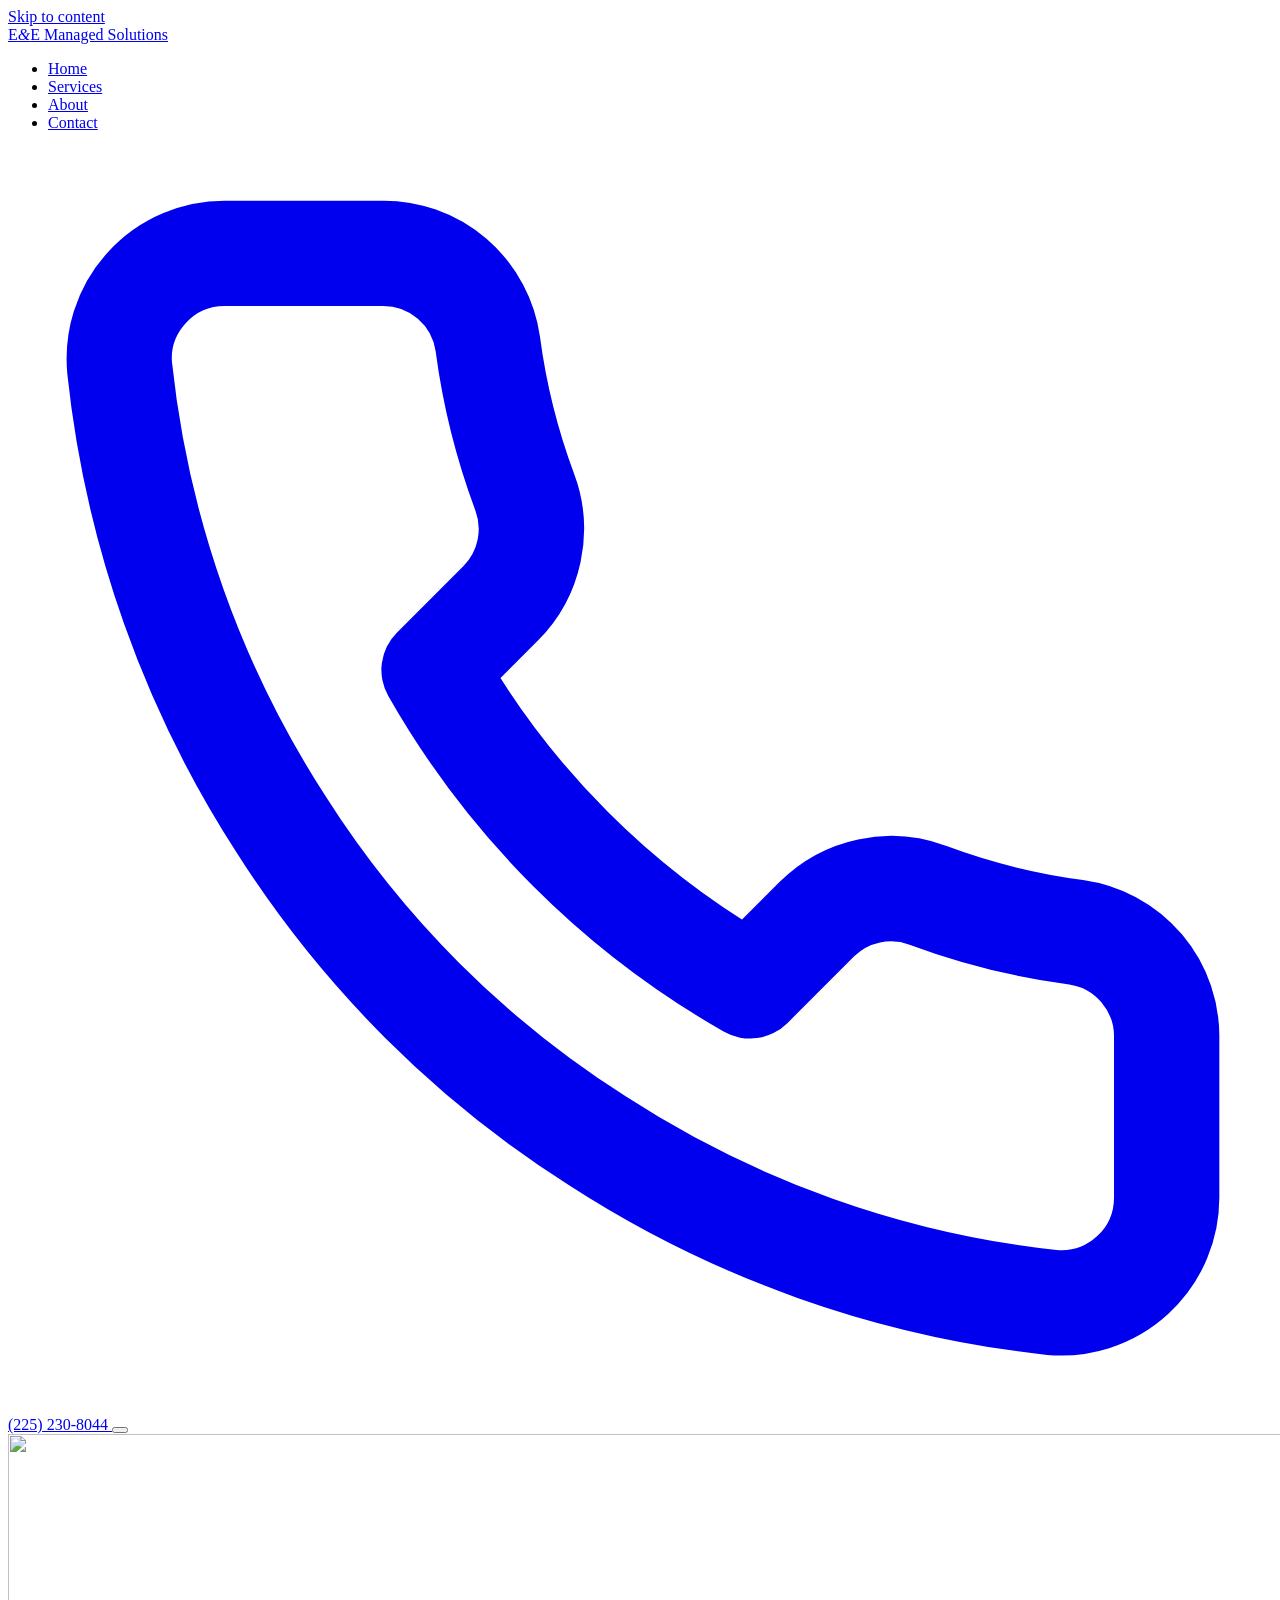
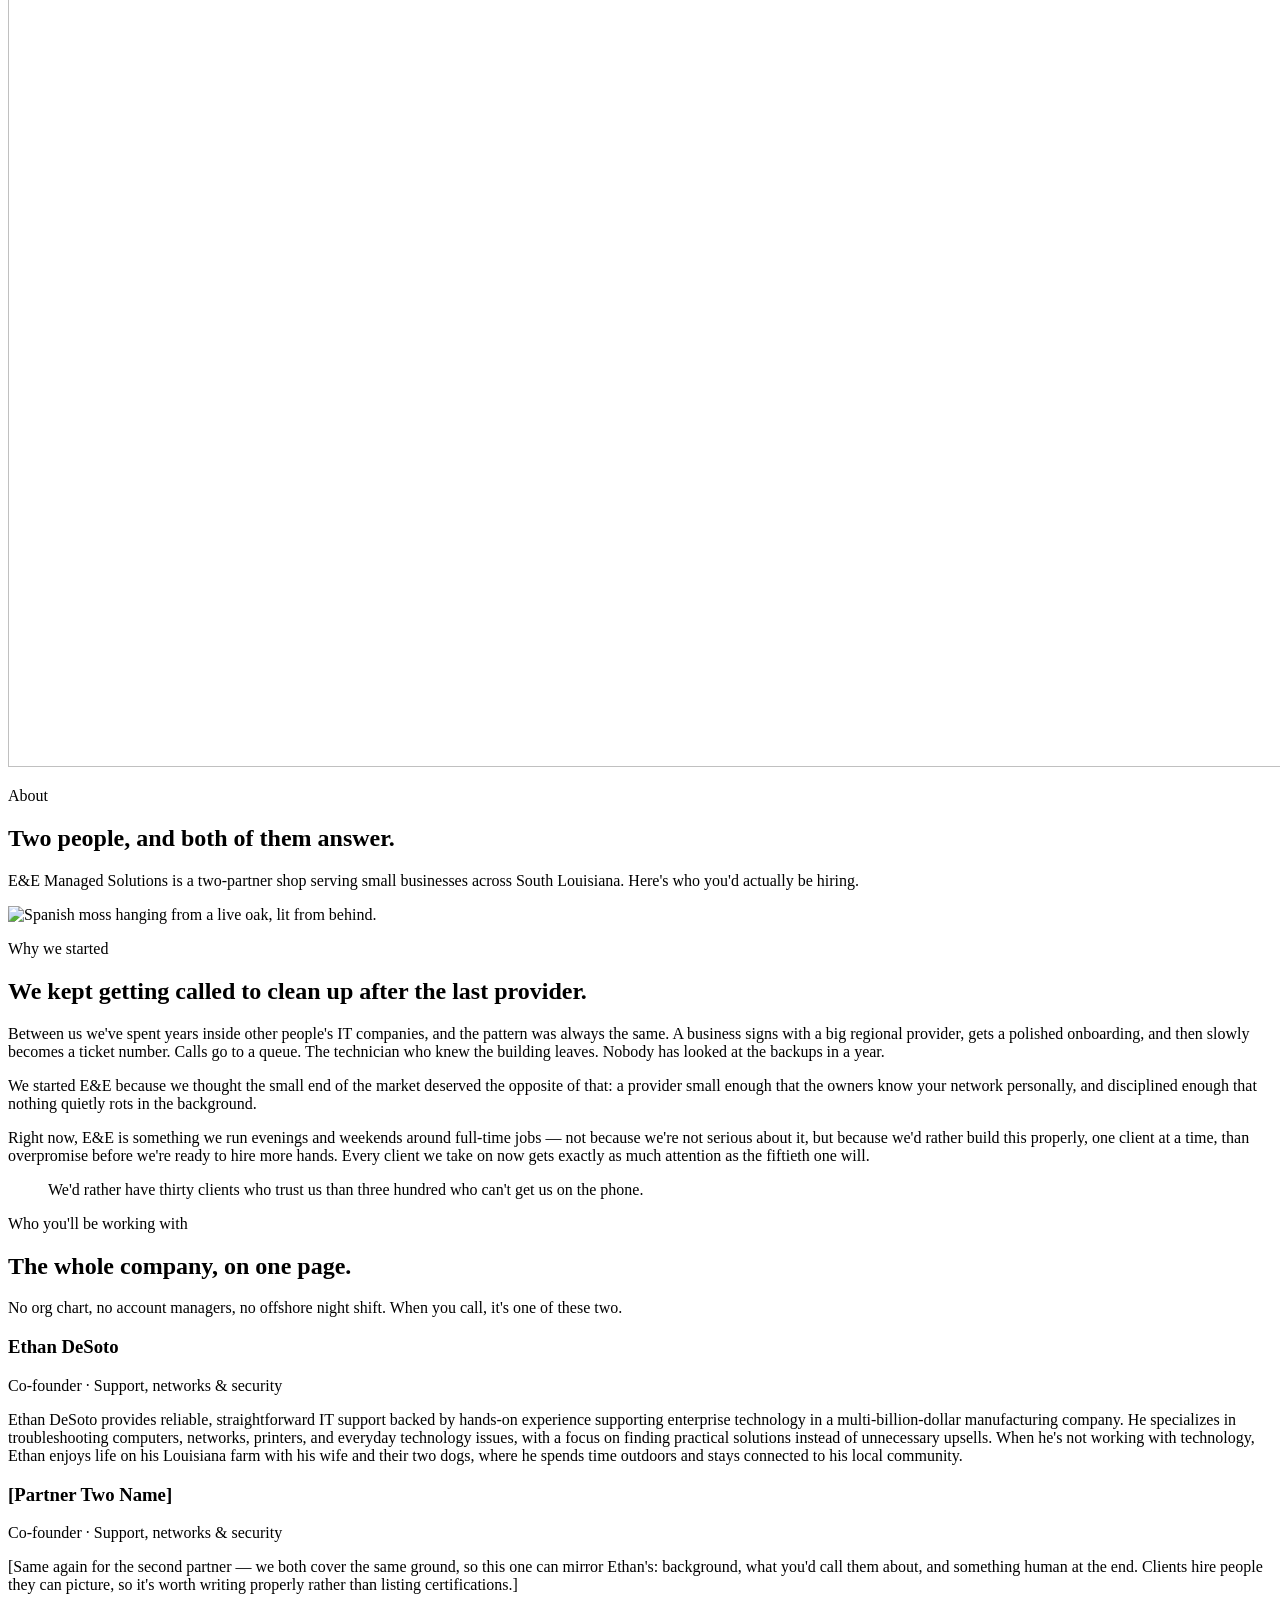
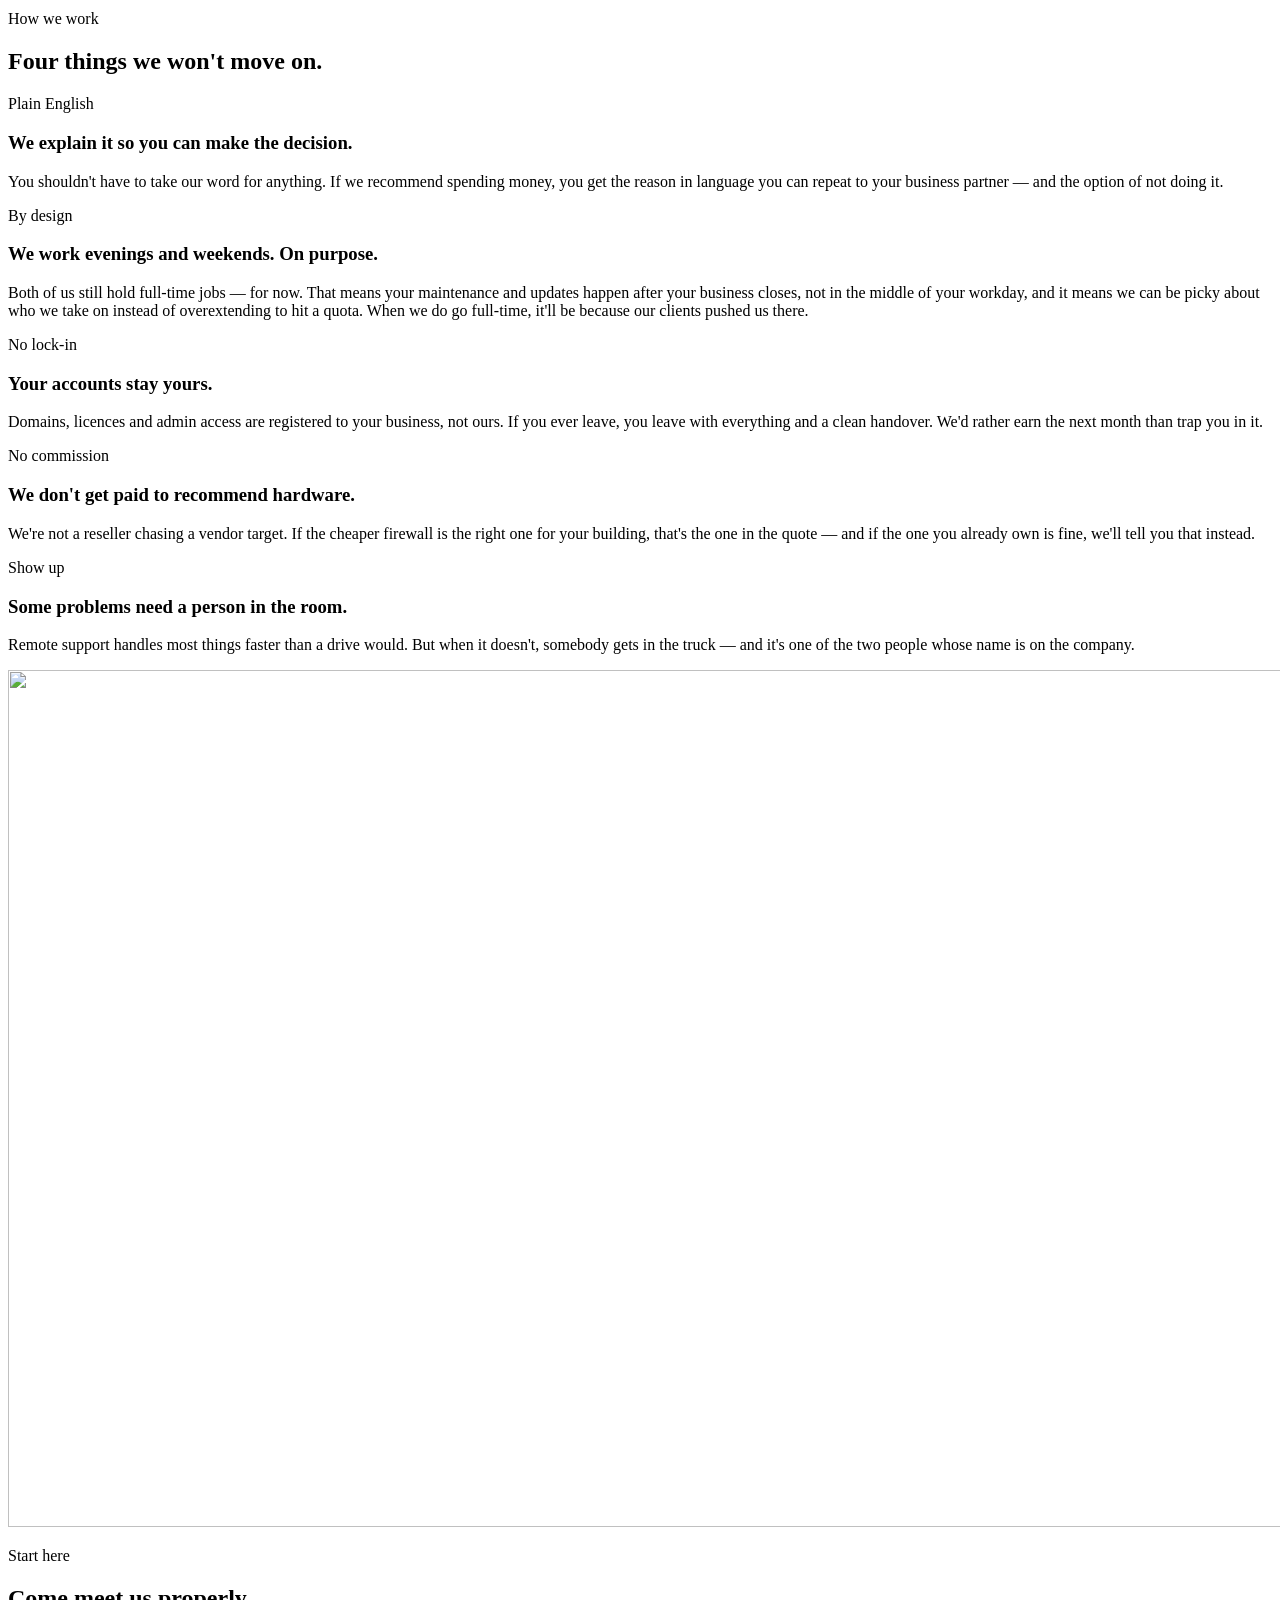
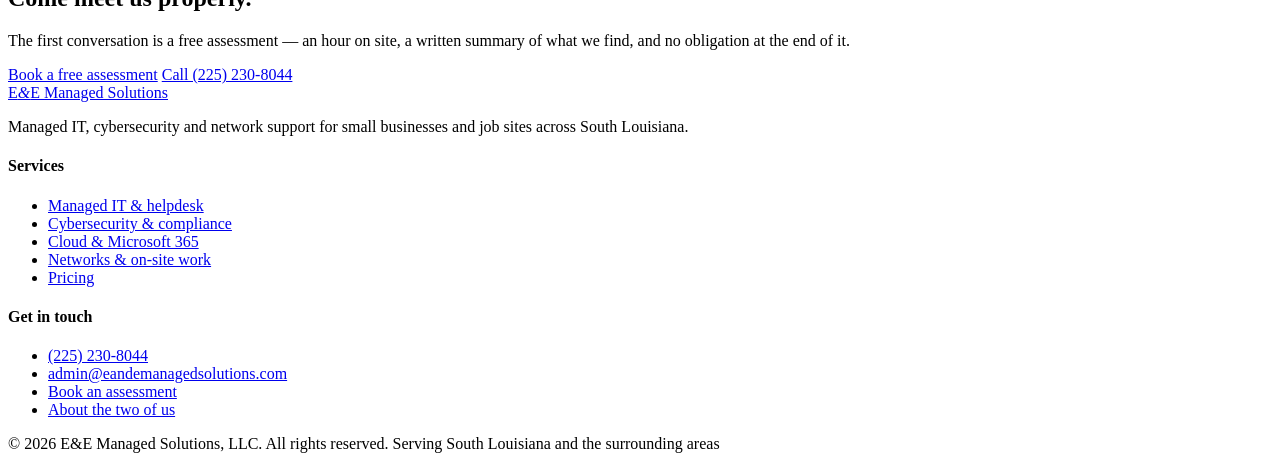
==== about.html @ d0488910 "Rough Draft" ====
<!DOCTYPE html>
<html lang="en">
<head>
<meta charset="utf-8">
<meta name="viewport" content="width=device-width, initial-scale=1">
<title>About — E&amp;E Managed Solutions</title>
<meta name="description" content="E&E Managed Solutions is two partners providing IT support to small businesses across South Louisiana. No ticket queue, no account managers — you get the owners.">
<meta name="theme-color" content="#121A15">

<link rel="icon" href="assets/img/favicon.svg" type="image/svg+xml">
<link rel="preconnect" href="https://fonts.googleapis.com">
<link rel="preconnect" href="https://fonts.gstatic.com" crossorigin>
<link rel="stylesheet" href="https://fonts.googleapis.com/css2?family=Fraunces:ital,opsz,wght,SOFT,WONK@0,9..144,400..800,0..100,0..1;1,9..144,400..800,0..100,0..1&amp;family=Karla:wght@400;500;600;700&amp;family=JetBrains+Mono:wght@400;500;700&amp;display=swap">
<link rel="stylesheet" href="assets/css/style.css">
</head>
<body>

<a class="skip-link" href="#main">Skip to content</a>

<header class="site-header">
  <div class="shell header-inner">
    <a class="wordmark" href="index.html">
      <span class="wordmark-mark">E<em>&amp;</em>E</span>
      <span class="wordmark-sub">Managed Solutions</span>
    </a>
    <nav class="nav" aria-label="Main">
      <ul class="nav-links">
        <li><a href="index.html">Home</a></li>
        <li><a href="services.html">Services</a></li>
        <li><a href="about.html" aria-current="page">About</a></li>
        <li><a href="contact.html">Contact</a></li>
      </ul>
      <a class="nav-phone" href="tel:+12252308044">
        <svg viewBox="0 0 24 24" fill="none" stroke="currentColor" stroke-width="2" stroke-linecap="round" stroke-linejoin="round" aria-hidden="true"><path d="M22 16.92v3a2 2 0 0 1-2.18 2 19.79 19.79 0 0 1-8.63-3.07 19.5 19.5 0 0 1-6-6 19.79 19.79 0 0 1-3.07-8.67A2 2 0 0 1 4.11 2h3a2 2 0 0 1 2 1.72 12.84 12.84 0 0 0 .7 2.81 2 2 0 0 1-.45 2.11L8.09 9.91a16 16 0 0 0 6 6l1.27-1.27a2 2 0 0 1 2.11-.45 12.84 12.84 0 0 0 2.81.7A2 2 0 0 1 22 16.92z"/></svg>
        <span>(225) 230-8044</span>
      </a>
      <button class="nav-toggle" type="button" aria-expanded="false" aria-label="Open menu" aria-controls="nav-links"><span></span></button>
    </nav>
  </div>
</header>

<main id="main">

<section class="page-head">
  <div class="page-head-media">
    <picture>
      <source srcset="assets/img/canopy-mid.webp" type="image/webp">
      <img src="assets/img/canopy-mid.jpg" alt="" width="1400" height="933" fetchpriority="high">
    </picture>
  </div>
  <div class="shell">
    <p class="eyebrow">About</p>
    <h1>Two people, and both of them answer.</h1>
    <p class="lead">
      E&amp;E Managed Solutions is a two-partner shop serving small businesses
      across South Louisiana. Here's who you'd actually be hiring.
    </p>
  </div>
</section>

<!-- ===== Story ===== -->
<section class="section shade">
  <div class="shell">
    <div class="split">
      <div class="split-media is-fill reveal">
        <picture>
          <source srcset="assets/img/moss-tall.webp" type="image/webp">
          <img src="assets/img/moss-tall.jpg" alt="Spanish moss hanging from a live oak, lit from behind." width="900" height="1125" loading="lazy">
        </picture>
      </div>
      <div>
        <p class="eyebrow">Why we started</p>
        <h2>We kept getting called to clean up after the last provider.</h2>
        <p class="lead">
          Between us we've spent years inside other people's IT companies, and
          the pattern was always the same. A business signs with a big regional
          provider, gets a polished onboarding, and then slowly becomes a ticket
          number. Calls go to a queue. The technician who knew the building
          leaves. Nobody has looked at the backups in a year.
        </p>
        <p class="lead" style="margin-top:1rem">
          We started E&amp;E because we thought the small end of the market
          deserved the opposite of that: a provider small enough that the owners
          know your network personally, and disciplined enough that nothing
          quietly rots in the background.
        </p>
        <p class="lead" style="margin-top:1rem">
          Right now, E&amp;E is something we run evenings and weekends around
          full-time jobs — not because we're not serious about it, but because
          we'd rather build this properly, one client at a time, than
          overpromise before we're ready to hire more hands. Every client we
          take on now gets exactly as much attention as the fiftieth one will.
        </p>
        <blockquote class="split-quote">
          We'd rather have thirty clients who trust us than three hundred who
          can't get us on the phone.
        </blockquote>
      </div>
    </div>
  </div>
</section>

<!-- ===== The partners ===== -->
<section class="section understory">
  <div class="shell">
    <div class="head reveal">
      <p class="eyebrow">Who you'll be working with</p>
      <h2>The whole company, on one page.</h2>
      <p class="lead">
        No org chart, no account managers, no offshore night shift. When you
        call, it's one of these two.
      </p>
    </div>

    <div class="partners">
      <article class="partner reveal">
        <h3 class="partner-name">Ethan DeSoto</h3>
        <p class="partner-role">Co-founder &middot; Support, networks &amp; security</p>
        <p>
          Ethan DeSoto provides reliable, straightforward IT support backed by
          hands-on experience supporting enterprise technology in a
          multi-billion-dollar manufacturing company. He specializes in
          troubleshooting computers, networks, printers, and everyday technology
          issues, with a focus on finding practical solutions instead of
          unnecessary upsells. When he's not working with technology, Ethan
          enjoys life on his Louisiana farm with his wife and their two dogs,
          where he spends time outdoors and stays connected to his local
          community.
        </p>
      </article>

      <article class="partner reveal">
        <h3 class="partner-name">[Partner Two Name]</h3>
        <p class="partner-role">Co-founder &middot; Support, networks &amp; security</p>
        <p>
          [Same again for the second partner — we both cover the same ground, so
          this one can mirror Ethan's: background, what you'd call them about,
          and something human at the end. Clients hire people they can picture,
          so it's worth writing properly rather than listing certifications.]
        </p>
      </article>
    </div>
  </div>
</section>

<!-- ===== How we work ===== -->
<section class="section clearing">
  <div class="shell">
    <div class="head reveal">
      <p class="eyebrow">How we work</p>
      <h2>Four things we won't move on.</h2>
    </div>

    <div class="values">
      <div class="value reveal">
        <div class="value-key">Plain English</div>
        <div>
          <h3>We explain it so you can make the decision.</h3>
          <p>
            You shouldn't have to take our word for anything. If we recommend
            spending money, you get the reason in language you can repeat to
            your business partner — and the option of not doing it.
          </p>
        </div>
      </div>

      <div class="value reveal">
        <div class="value-key">By design</div>
        <div>
          <h3>We work evenings and weekends. On purpose.</h3>
          <p>
            Both of us still hold full-time jobs — for now. That means your
            maintenance and updates happen after your business closes, not in
            the middle of your workday, and it means we can be picky about who
            we take on instead of overextending to hit a quota. When we do go
            full-time, it'll be because our clients pushed us there.
          </p>
        </div>
      </div>

      <div class="value reveal">
        <div class="value-key">No lock-in</div>
        <div>
          <h3>Your accounts stay yours.</h3>
          <p>
            Domains, licences and admin access are registered to your business,
            not ours. If you ever leave, you leave with everything and a clean
            handover. We'd rather earn the next month than trap you in it.
          </p>
        </div>
      </div>

      <div class="value reveal">
        <div class="value-key">No commission</div>
        <div>
          <h3>We don't get paid to recommend hardware.</h3>
          <p>
            We're not a reseller chasing a vendor target. If the cheaper firewall
            is the right one for your building, that's the one in the quote —
            and if the one you already own is fine, we'll tell you that instead.
          </p>
        </div>
      </div>

      <div class="value reveal">
        <div class="value-key">Show up</div>
        <div>
          <h3>Some problems need a person in the room.</h3>
          <p>
            Remote support handles most things faster than a drive would. But
            when it doesn't, somebody gets in the truck — and it's one of the two
            people whose name is on the company.
          </p>
        </div>
      </div>
    </div>
  </div>
</section>

<section class="section shade cta-band">
  <div class="cta-media">
    <picture>
      <source srcset="assets/img/moss-band.webp" type="image/webp">
      <img src="assets/img/moss-band.jpg" alt="" width="2000" height="857" loading="lazy">
    </picture>
  </div>
  <div class="shell">
    <p class="eyebrow" style="justify-content:center">Start here</p>
    <h2>Come meet us properly.</h2>
    <p class="lead">
      The first conversation is a free assessment — an hour on site, a written
      summary of what we find, and no obligation at the end of it.
    </p>
    <div class="btn-row">
      <a class="btn btn-primary" href="contact.html">Book a free assessment</a>
      <a class="btn btn-ghost" href="tel:+12252308044">Call (225) 230-8044</a>
    </div>
  </div>
</section>

</main>

<footer class="site-footer">
  <div class="shell">
    <div class="footer-grid">
      <div class="footer-brand">
        <a class="wordmark" href="index.html">
          <span class="wordmark-mark">E<em>&amp;</em>E</span>
          <span class="wordmark-sub">Managed Solutions</span>
        </a>
        <p class="footer-blurb">
          Managed IT, cybersecurity and network support for small businesses and
          job sites across South Louisiana.
        </p>
      </div>
      <div class="footer-col">
        <h4>Services</h4>
        <ul>
          <li><a href="services.html#managed-it">Managed IT &amp; helpdesk</a></li>
          <li><a href="services.html#security">Cybersecurity &amp; compliance</a></li>
          <li><a href="services.html#cloud">Cloud &amp; Microsoft 365</a></li>
          <li><a href="services.html#networks">Networks &amp; on-site work</a></li>
          <li><a href="services.html#pricing">Pricing</a></li>
        </ul>
      </div>
      <div class="footer-col">
        <h4>Get in touch</h4>
        <ul>
          <li><a class="footer-contact" href="tel:+12252308044">(225) 230-8044</a></li>
          <li><a class="footer-contact" href="mailto:admin@eandemanagedsolutions.com">admin@eandemanagedsolutions.com</a></li>
          <li><a href="contact.html">Book an assessment</a></li>
          <li><a href="about.html">About the two of us</a></li>
        </ul>
      </div>
    </div>
    <div class="footer-base">
      <span>&copy; <span data-year>2026</span> E&amp;E Managed Solutions, LLC. All rights reserved.</span>
      <span>Serving South Louisiana and the surrounding areas</span>
    </div>
  </div>
</footer>

<script src="assets/js/main.js" defer></script>
</body>
</html>
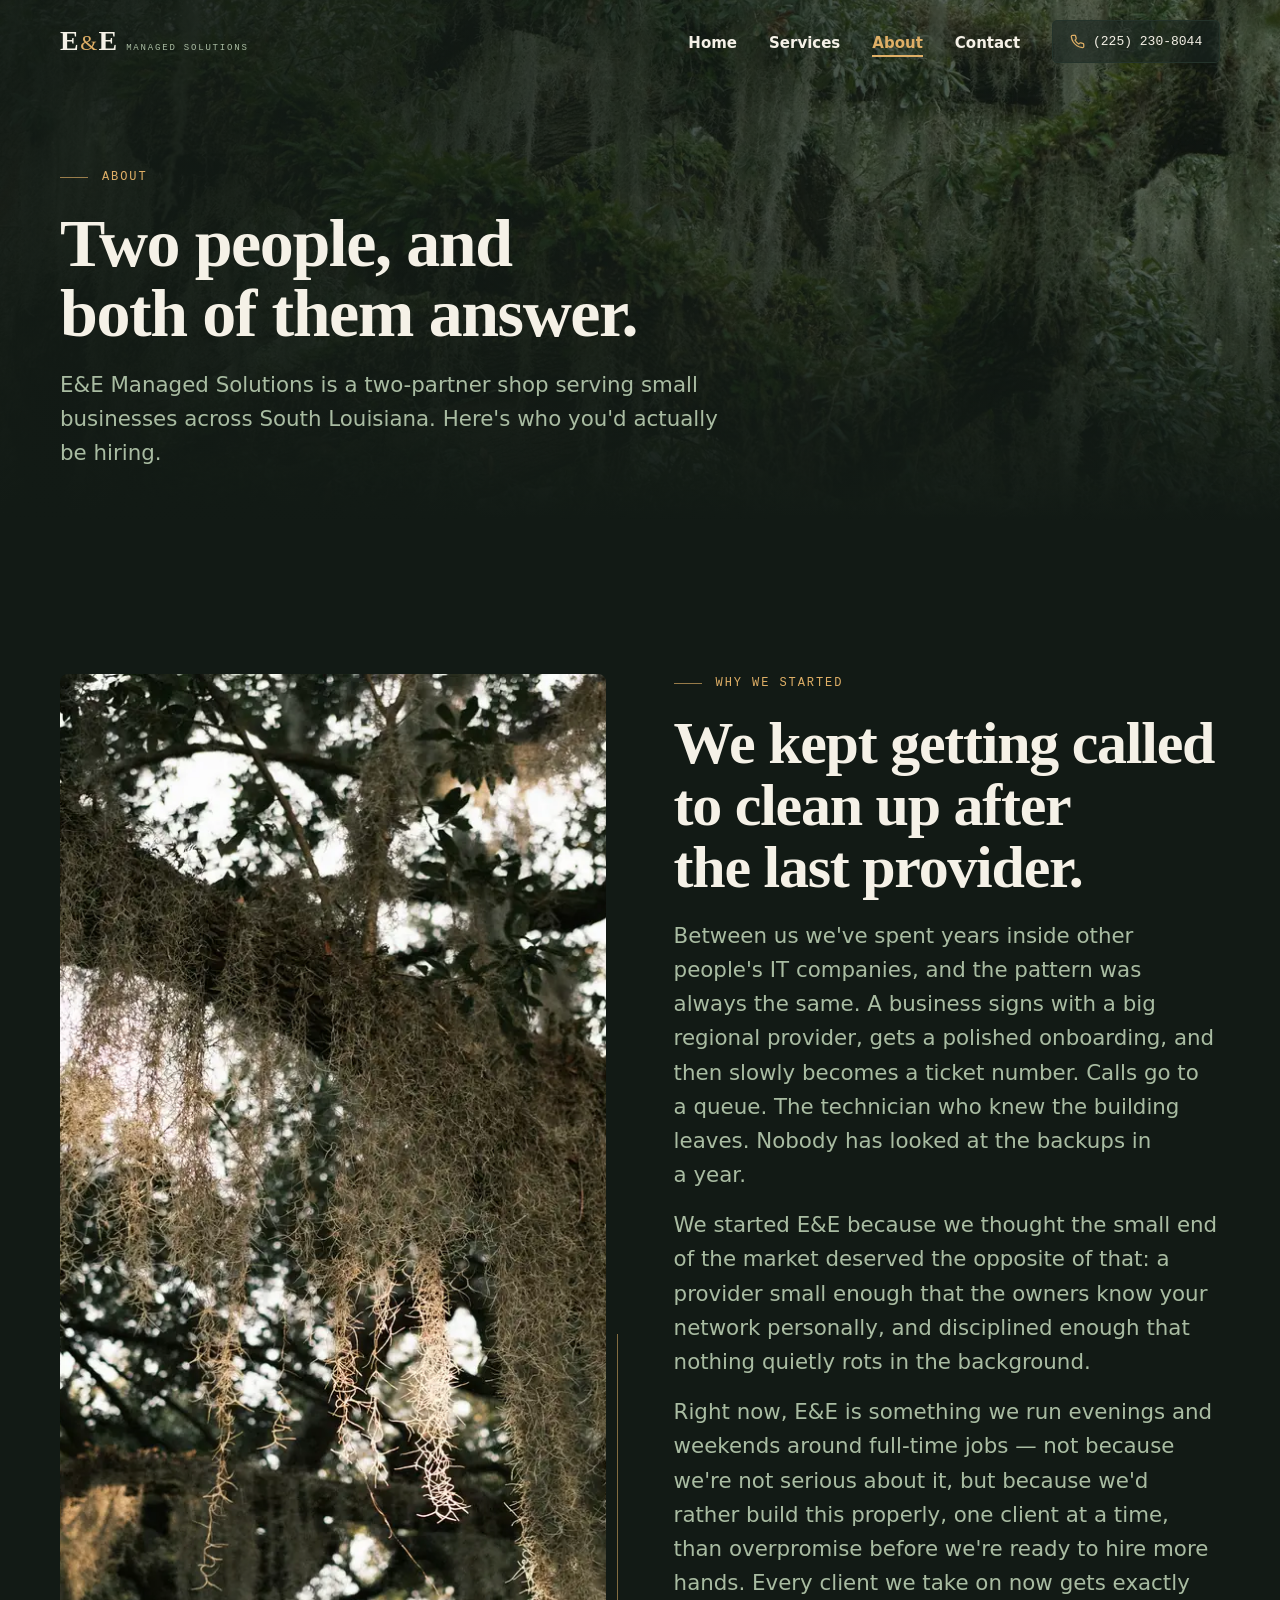
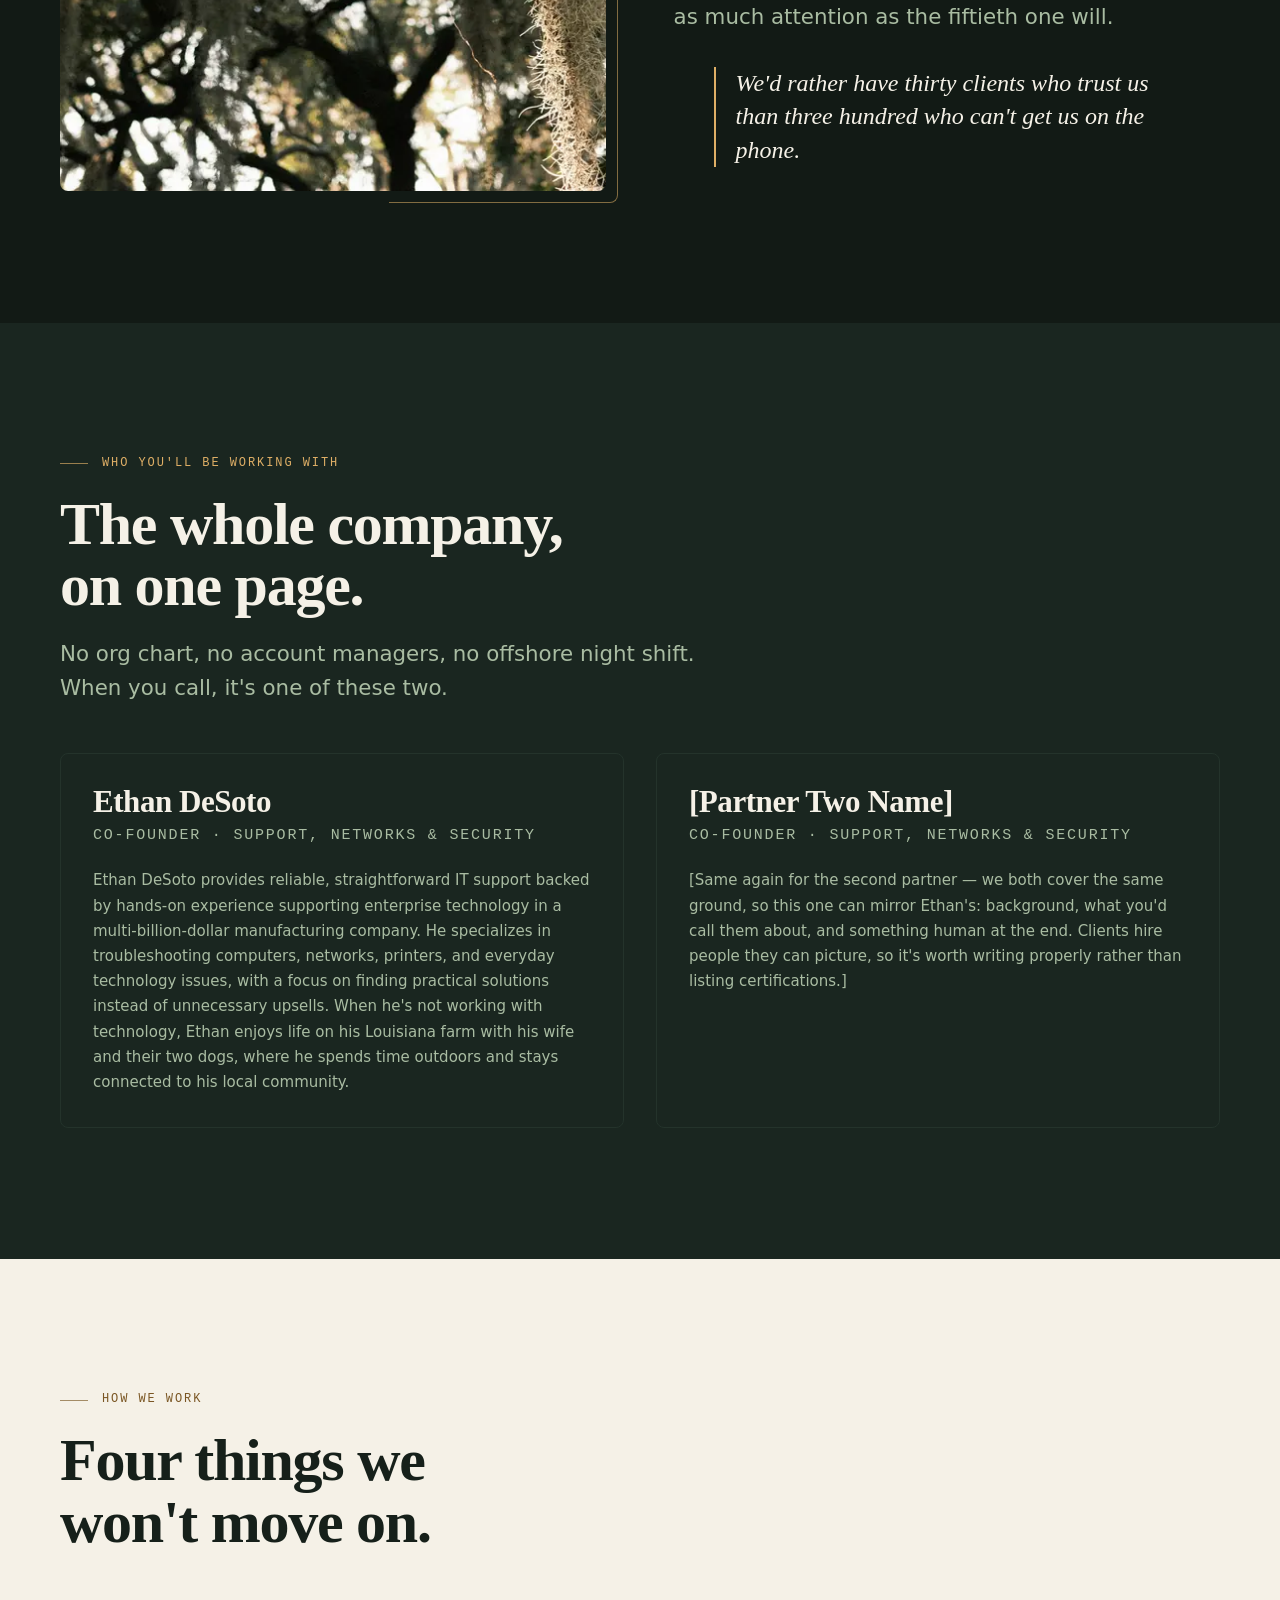
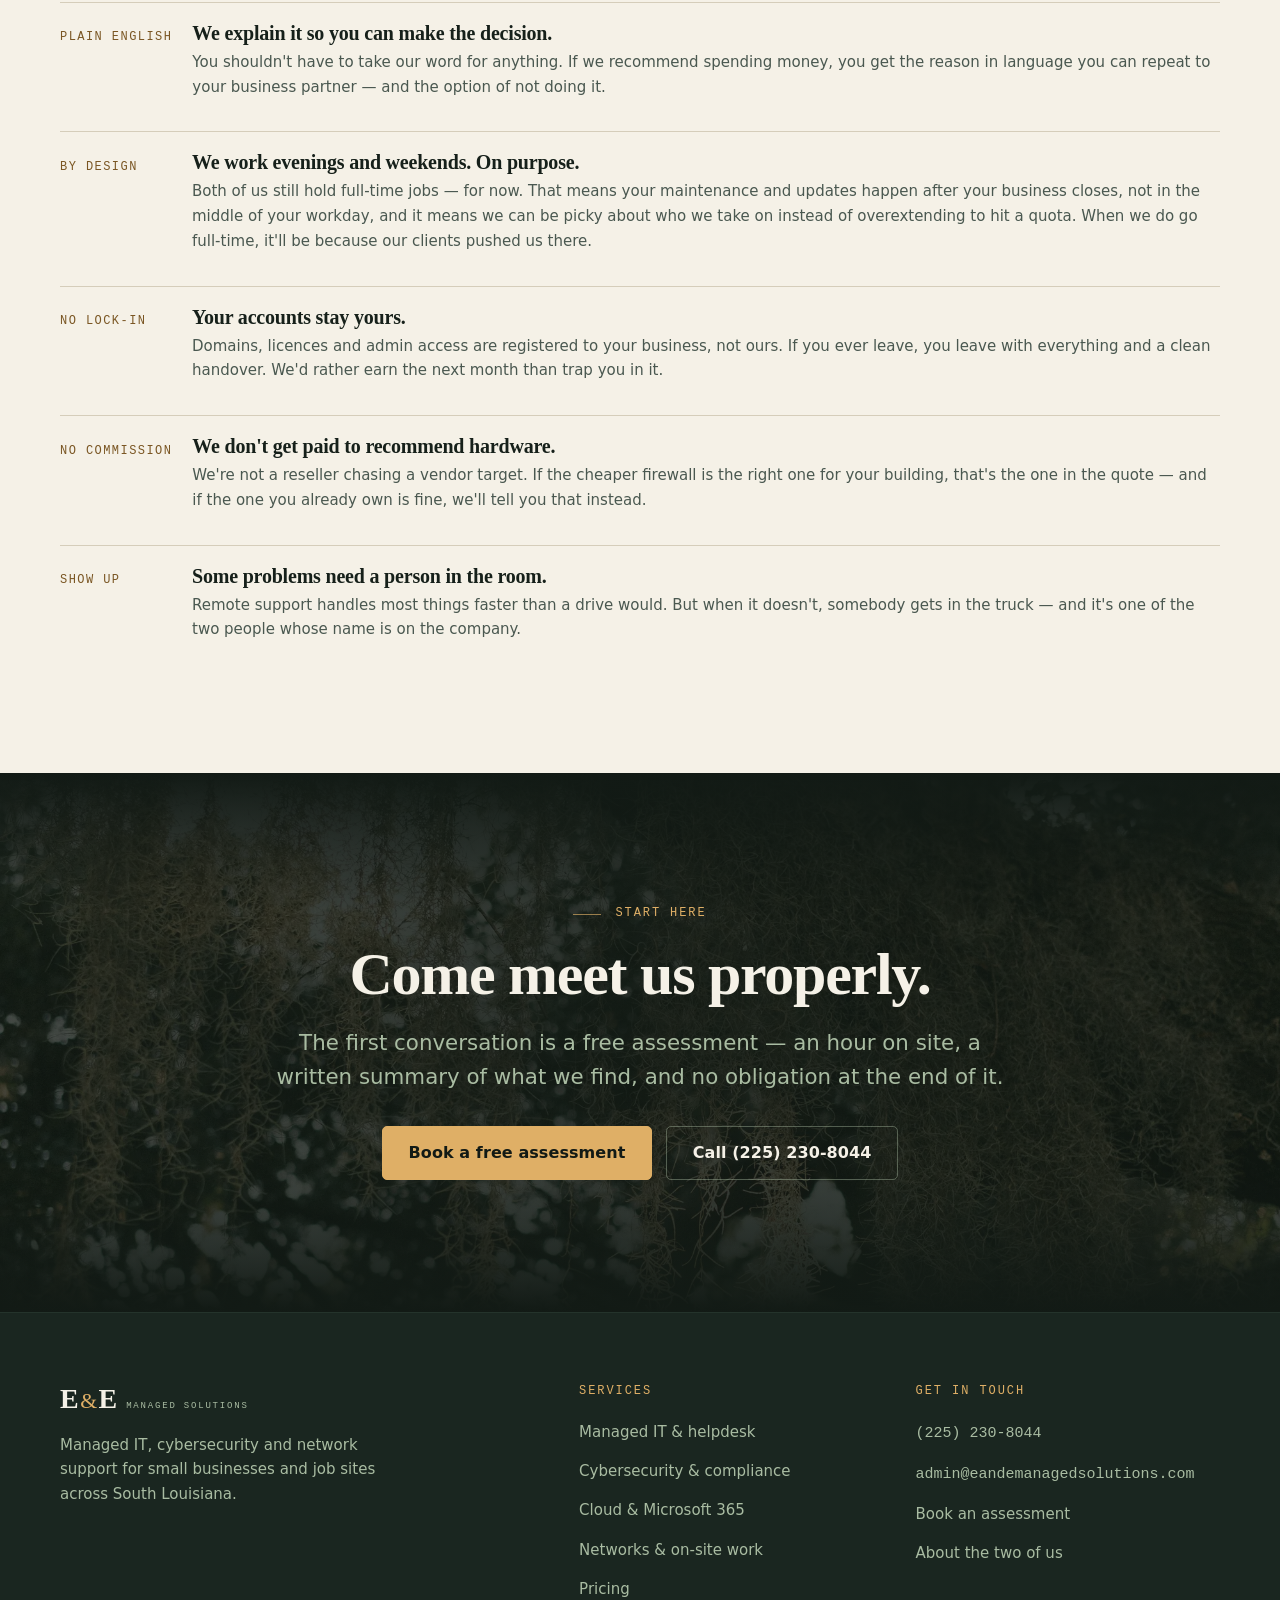
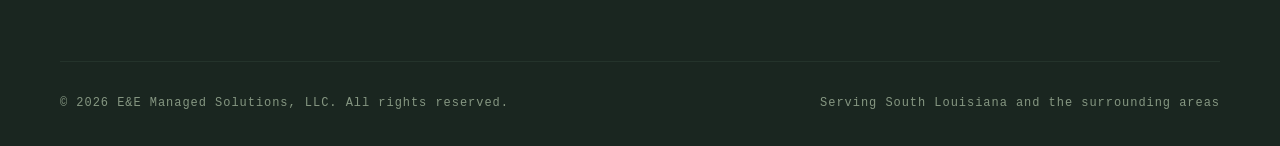
==== commit 3b73c8e5: "Fix GitHub Pages styling: add missing assets, drop stray base tag The assets/ folder was never uploa" ====
--- a/assets/css/style.css
+++ b/assets/css/style.css
@@ -0,0 +1,1359 @@
+/* ==========================================================================
+   E&E Managed Solutions
+   --------------------------------------------------------------------------
+   Design direction: "Under the canopy."
+
+   Every managed-services site in the category is navy blue. This one is built
+   from the colours of a live oak at dusk -- deep green-black shade, warm bark,
+   and the gold of backlit Spanish moss. The page alternates between SHADE
+   (dark, atmospheric, persuasive) and CLEARING (light linen, informational),
+   the rhythm of walking a live oak alley.
+
+   Type does the brand's two jobs: Fraunces (a warm, slightly wonky old-style
+   serif, used only for headlines) carries the Southern warmth; JetBrains Mono
+   carries the technical credibility. Karla sits between them and does the
+   reading.
+   ========================================================================== */
+
+/* ==========================================================================
+   1. TOKENS
+   ========================================================================== */
+
+:root {
+  /* --- Colour: the canopy ------------------------------------------------ */
+  --shade:        #121A15;  /* deepest canopy shade -- the page ground       */
+  --understory:   #1A2620;  /* raised surface on dark                        */
+  --thicket:      #24332B;  /* borders + hover surfaces on dark              */
+  --sage:         #A9BCA2;  /* muted body text on dark        8.8:1 on shade */
+  --lantern:      #DFAF66;  /* backlit moss gold -- accent    8.8:1 on shade */
+  --lantern-ink:  #7A5623;  /* the same gold, dark enough     5.9:1 on linen */
+  --bark:         #6E5238;  /* warm brown, used sparingly                    */
+
+  /* --- Colour: the clearing --------------------------------------------- */
+  --linen:        #F5F1E7;  /* light section ground                          */
+  --linen-dim:    #EAE4D5;  /* alt surface within light sections             */
+  --ink:          #16201A;  /* text on linen                 14.8:1 on linen */
+  --ink-soft:     #4A5850;  /* muted text on linen            6.7:1 on linen */
+  --rule:         #D5CDBA;  /* hairline on linen                             */
+
+  --danger:       #B3402F;
+
+  /* --- Type -------------------------------------------------------------- */
+  --display: "Fraunces", "Iowan Old Style", Georgia, serif;
+  --body:    "Karla", "Segoe UI", system-ui, sans-serif;
+  --mono:    "JetBrains Mono", ui-monospace, "Cascadia Mono", Consolas, monospace;
+
+  /* Fluid type scale. Clamped so it never collapses on a phone or runs away
+     on a 27" monitor. */
+  --t-hero:  clamp(2.6rem, 1.55rem + 4.55vw, 5.15rem);
+  --t-h2:    clamp(2.00rem, 1.28rem + 3.10vw, 3.75rem);
+  --t-h3:    clamp(1.40rem, 1.18rem + 0.95vw, 1.95rem);
+  --t-lead:  clamp(1.09rem, 1.00rem + 0.42vw, 1.35rem);
+  --t-body:  1.0625rem;
+  --t-small: 0.9375rem;
+  --t-mono:  0.7500rem;
+
+  /* --- Space ------------------------------------------------------------- */
+  --s-1: 0.5rem;
+  --s-2: 0.875rem;
+  --s-3: 1.25rem;
+  --s-4: 2rem;
+  --s-5: 3rem;
+  --s-6: 4.5rem;
+  --s-7: 7rem;
+  --s-section: clamp(4.5rem, 3rem + 6.5vw, 8.5rem);
+
+  --shell:  1240px;
+  --narrow: 720px;
+
+  /* --- Form ------------------------------------------------------------- */
+  --r-sm: 3px;
+  --r-md: 5px;
+  --r-lg: 8px;
+
+  --ease: cubic-bezier(0.22, 0.61, 0.36, 1);
+  --dur:  240ms;
+}
+
+/* ==========================================================================
+   2. BASE
+   ========================================================================== */
+
+*,
+*::before,
+*::after { box-sizing: border-box; }
+
+html {
+  -webkit-text-size-adjust: 100%;
+  scroll-behavior: smooth;
+  scroll-padding-top: 6rem;
+}
+
+body {
+  margin: 0;
+  background: var(--shade);
+  color: var(--linen);
+  font-family: var(--body);
+  font-size: var(--t-body);
+  line-height: 1.65;
+  font-synthesis-weight: none;
+  -webkit-font-smoothing: antialiased;
+  text-rendering: optimizeLegibility;
+  overflow-x: hidden;
+}
+
+img { max-width: 100%; display: block; }
+
+a { color: inherit; }
+
+h1, h2, h3, h4 {
+  margin: 0;
+  font-family: var(--display);
+  font-weight: 600;
+  line-height: 1.03;
+  letter-spacing: -0.021em;
+  /* Fraunces' variable axes. SOFT rounds the terminals -- that is where the
+     warmth comes from. WONK is left OFF here: it swaps in swash forms, and
+     the swash ampersand is unreadable at heading size ("IT & helpdesk" turns
+     into a symbol). WONK is switched on only for the italic hero phrase,
+     where it is set large enough to read and does real work. */
+  font-variation-settings: "SOFT" 34, "WONK" 0;
+  text-wrap: balance;
+}
+
+p { margin: 0; text-wrap: pretty; }
+
+/* `ol` is included deliberately: the process list is a real <ol> for semantics
+   and screen readers, but it draws its own numerals via a CSS counter. Without
+   this the native marker doubles up with the counter -- "1.01", "2.02". */
+ul, ol { margin: 0; padding: 0; list-style: none; }
+
+:focus-visible {
+  outline: 2.5px solid var(--lantern);
+  outline-offset: 3px;
+  border-radius: 2px;
+}
+
+.clearing :focus-visible { outline-color: var(--lantern-ink); }
+
+::selection { background: var(--lantern); color: var(--shade); }
+
+.skip-link {
+  position: absolute;
+  left: -9999px;
+  top: 0;
+  z-index: 200;
+  padding: var(--s-2) var(--s-3);
+  background: var(--lantern);
+  color: var(--shade);
+  font-family: var(--mono);
+  font-size: var(--t-mono);
+  text-decoration: none;
+}
+
+.skip-link:focus { left: var(--s-3); top: var(--s-3); }
+
+.visually-hidden {
+  position: absolute;
+  width: 1px; height: 1px;
+  margin: -1px; padding: 0;
+  overflow: hidden;
+  clip-path: inset(50%);
+  white-space: nowrap;
+}
+
+/* ==========================================================================
+   3. LAYOUT PRIMITIVES
+   ========================================================================== */
+
+.shell {
+  width: 100%;
+  max-width: var(--shell);
+  margin-inline: auto;
+  padding-inline: clamp(1.25rem, 0.6rem + 2.6vw, 2.5rem);
+}
+
+.section { padding-block: var(--s-section); position: relative; }
+
+/* The two grounds. Every section declares which world it lives in, and the
+   text colours follow from that -- no per-element overrides needed. */
+.shade {
+  background: var(--shade);
+  color: var(--linen);
+}
+
+.clearing {
+  background: var(--linen);
+  color: var(--ink);
+}
+
+.clearing .lead,
+.clearing .card-body { color: var(--ink-soft); }
+
+.understory { background: var(--understory); }
+
+.lead {
+  font-size: var(--t-lead);
+  line-height: 1.6;
+  color: var(--sage);
+  max-width: 54ch;
+}
+
+/* ==========================================================================
+   4. SHARED COMPONENTS
+   ========================================================================== */
+
+/* --- Eyebrow: the mono voice ------------------------------------------- */
+.eyebrow {
+  display: flex;
+  align-items: center;
+  gap: var(--s-2);
+  margin: 0 0 var(--s-3);
+  font-family: var(--mono);
+  font-size: var(--t-mono);
+  font-weight: 500;
+  letter-spacing: 0.16em;
+  text-transform: uppercase;
+  color: var(--lantern);
+}
+
+.clearing .eyebrow { color: var(--lantern-ink); }
+
+.eyebrow::before {
+  content: "";
+  width: 1.75rem;
+  height: 1px;
+  background: currentColor;
+  flex: none;
+  opacity: 0.65;
+}
+
+/* --- Buttons ------------------------------------------------------------ */
+.btn {
+  display: inline-flex;
+  align-items: center;
+  justify-content: center;
+  gap: 0.6em;
+  min-height: 3rem;              /* 48px -- comfortably over the 44px floor */
+  padding: 0.8rem 1.6rem;
+  border: 1.5px solid transparent;
+  border-radius: var(--r-md);
+  font-family: var(--body);
+  font-size: 1rem;
+  font-weight: 700;
+  letter-spacing: 0.005em;
+  text-decoration: none;
+  cursor: pointer;
+  transition: background var(--dur) var(--ease),
+              border-color var(--dur) var(--ease),
+              color var(--dur) var(--ease),
+              transform var(--dur) var(--ease);
+}
+
+.btn:active { transform: translateY(1px); }
+
+.btn-primary {
+  background: var(--lantern);
+  color: var(--shade);
+  border-color: var(--lantern);
+}
+
+.btn-primary:hover { background: #E7BC76; border-color: #E7BC76; }
+
+.btn-ghost {
+  background: transparent;
+  color: var(--linen);
+  border-color: rgba(169, 188, 162, 0.42);
+}
+
+.btn-ghost:hover {
+  border-color: var(--lantern);
+  color: var(--lantern);
+}
+
+.clearing .btn-ghost {
+  color: var(--ink);
+  border-color: var(--rule);
+}
+
+.clearing .btn-ghost:hover {
+  border-color: var(--lantern-ink);
+  color: var(--lantern-ink);
+}
+
+.btn-row {
+  display: flex;
+  flex-wrap: wrap;
+  gap: var(--s-2);
+  margin-top: var(--s-4);
+}
+
+/* --- Section heading ---------------------------------------------------- */
+.head { max-width: 62ch; margin-bottom: var(--s-5); }
+.head h2 { font-size: var(--t-h2); margin-bottom: var(--s-3); }
+
+/* ==========================================================================
+   5. HEADER
+   ========================================================================== */
+
+.site-header {
+  position: fixed;
+  inset: 0 0 auto;
+  z-index: 100;
+  padding-block: var(--s-3);
+  transition: background var(--dur) var(--ease),
+              border-color var(--dur) var(--ease),
+              padding var(--dur) var(--ease);
+  border-bottom: 1px solid transparent;
+}
+
+.site-header.is-stuck {
+  background: rgba(18, 26, 21, 0.92);
+  backdrop-filter: blur(14px) saturate(1.2);
+  border-bottom-color: var(--thicket);
+  padding-block: var(--s-2);
+}
+
+.header-inner {
+  display: flex;
+  align-items: center;
+  justify-content: space-between;
+  gap: var(--s-4);
+}
+
+/* --- Wordmark ----------------------------------------------------------- */
+.wordmark {
+  display: flex;
+  align-items: baseline;
+  gap: 0.55rem;
+  text-decoration: none;
+  color: var(--linen);
+  flex: none;
+}
+
+.wordmark-mark {
+  font-family: var(--display);
+  font-size: 1.75rem;
+  font-weight: 700;
+  letter-spacing: 0.005em;
+  font-variation-settings: "SOFT" 40, "WONK" 0;
+  line-height: 1;
+}
+
+/* Fraunces' ampersand is an ornate glyph -- at wordmark size it clots into a
+   blob between two heavy Es. Dropping its weight and size and giving it air
+   lets it read as a connector rather than a third letter. */
+.wordmark-mark em {
+  font-style: normal;
+  font-size: 0.78em;
+  font-weight: 400;
+  padding-inline: 0.06em;
+  color: var(--lantern);
+}
+
+.wordmark-sub {
+  font-family: var(--mono);
+  font-size: 0.5625rem;
+  letter-spacing: 0.2em;
+  text-transform: uppercase;
+  color: var(--sage);
+  line-height: 1;
+}
+
+/* --- Nav ---------------------------------------------------------------- */
+.nav { display: flex; align-items: center; gap: var(--s-4); }
+
+.nav-links {
+  display: flex;
+  align-items: center;
+  gap: var(--s-4);
+}
+
+.nav-links a {
+  position: relative;
+  padding-block: 0.35rem;
+  font-size: var(--t-small);
+  font-weight: 600;
+  text-decoration: none;
+  color: var(--linen);
+  transition: color var(--dur) var(--ease);
+}
+
+.nav-links a::after {
+  content: "";
+  position: absolute;
+  left: 0; bottom: 0;
+  width: 100%; height: 1.5px;
+  background: var(--lantern);
+  transform: scaleX(0);
+  transform-origin: left;
+  transition: transform var(--dur) var(--ease);
+}
+
+.nav-links a:hover { color: var(--lantern); }
+.nav-links a:hover::after,
+.nav-links a[aria-current="page"]::after { transform: scaleX(1); }
+.nav-links a[aria-current="page"] { color: var(--lantern); }
+
+/* Phone in the header: mono, because it is data. */
+.nav-phone {
+  display: inline-flex;
+  align-items: center;
+  gap: 0.5rem;
+  padding: 0.6rem 1.05rem;
+  border: 1.5px solid var(--thicket);
+  border-radius: var(--r-md);
+  background: rgba(26, 38, 32, 0.6);
+  font-family: var(--mono);
+  font-size: 0.8125rem;
+  font-weight: 500;
+  text-decoration: none;
+  color: var(--linen);
+  white-space: nowrap;
+  transition: border-color var(--dur) var(--ease), color var(--dur) var(--ease);
+}
+
+.nav-phone:hover { border-color: var(--lantern); color: var(--lantern); }
+.nav-phone svg { width: 15px; height: 15px; flex: none; color: var(--lantern); }
+
+/* --- Mobile toggle ------------------------------------------------------ */
+.nav-toggle {
+  display: none;
+  width: 46px; height: 46px;
+  padding: 0;
+  align-items: center;
+  justify-content: center;
+  background: transparent;
+  border: 1.5px solid var(--thicket);
+  border-radius: var(--r-md);
+  color: var(--linen);
+  cursor: pointer;
+}
+
+.nav-toggle span {
+  position: relative;
+  display: block;
+  width: 19px; height: 1.5px;
+  background: currentColor;
+  transition: background 120ms linear;
+}
+
+.nav-toggle span::before,
+.nav-toggle span::after {
+  content: "";
+  position: absolute;
+  left: 0;
+  width: 19px; height: 1.5px;
+  background: currentColor;
+  transition: transform var(--dur) var(--ease);
+}
+
+.nav-toggle span::before { top: -6px; }
+.nav-toggle span::after  { top: 6px; }
+
+.nav-toggle[aria-expanded="true"] span { background: transparent; }
+.nav-toggle[aria-expanded="true"] span::before { transform: translateY(6px) rotate(45deg); }
+.nav-toggle[aria-expanded="true"] span::after  { transform: translateY(-6px) rotate(-45deg); }
+
+/* ==========================================================================
+   6. HERO -- the signature
+   --------------------------------------------------------------------------
+   The canopy photograph is not framed in a box. Its lower edge is masked to
+   transparent so the Spanish moss appears to hang down and dissolve into the
+   page itself. That dissolve is the one thing this site should be remembered
+   by, so everything around it stays quiet.
+   ========================================================================== */
+
+.hero {
+  position: relative;
+  display: flex;
+  align-items: flex-end;
+  min-height: min(92svh, 880px);
+  padding-top: 9rem;
+  padding-bottom: var(--s-6);
+  overflow: hidden;
+  isolation: isolate;
+}
+
+.hero-media {
+  position: absolute;
+  inset: 0;
+  z-index: -2;
+}
+
+.hero-media img {
+  width: 100%;
+  height: 100%;
+  object-fit: cover;
+  object-position: 56% 38%;
+  /* The dissolve. Held opaque well past halfway so the canopy still reads as
+     a photograph, then released quickly into the page ground. */
+  -webkit-mask-image: linear-gradient(to bottom,
+      #000 0%, #000 64%, rgba(0,0,0,0.5) 84%, transparent 99%);
+          mask-image: linear-gradient(to bottom,
+      #000 0%, #000 64%, rgba(0,0,0,0.5) 84%, transparent 99%);
+}
+
+/* Scrim: heavy on the left where the type sits, releasing to almost nothing
+   on the right so the moss stays legible AS A PHOTOGRAPH. The whole idea
+   depends on being able to see the tree. */
+.hero-scrim {
+  position: absolute;
+  inset: 0;
+  z-index: -1;
+  background:
+    /* a shaft of warm light through the leaves, upper right */
+    radial-gradient(66% 52% at 76% 6%,
+        rgba(216, 167, 91, 0.16) 0%, transparent 64%),
+    linear-gradient(to right,
+        rgba(18, 26, 21, 0.94) 0%,
+        rgba(18, 26, 21, 0.80) 30%,
+        rgba(18, 26, 21, 0.34) 58%,
+        rgba(18, 26, 21, 0.06) 100%),
+    /* The upper band is held darker than pure atmosphere would need: the mono
+       eyebrow sits at ~22% down, and measured against the brightest sky
+       showing through the canopy it was landing at 4.26:1. */
+    linear-gradient(to bottom,
+        rgba(18, 26, 21, 0.72) 0%,
+        rgba(18, 26, 21, 0.44) 20%,
+        rgba(18, 26, 21, 0.06) 42%,
+        rgba(18, 26, 21, 0.06) 60%,
+        rgba(18, 26, 21, 0.82) 88%,
+        var(--shade) 100%);
+}
+
+.hero-inner { position: relative; max-width: 41rem; }
+
+.hero h1 {
+  font-size: var(--t-hero);
+  font-weight: 600;
+  margin-bottom: var(--s-3);
+}
+
+/* The one phrase that carries the promise gets the gold and the italic. */
+.hero h1 em {
+  font-style: italic;
+  color: var(--lantern);
+  font-variation-settings: "SOFT" 60, "WONK" 1;
+}
+
+.hero .lead { max-width: 46ch; }
+
+.hero-note {
+  margin-top: var(--s-3);
+  font-family: var(--mono);
+  font-size: var(--t-mono);
+  letter-spacing: 0.09em;
+  color: var(--sage);
+  opacity: 0.85;
+}
+
+/* ==========================================================================
+   7. TRUST STRIP
+   ========================================================================== */
+
+.strip {
+  border-block: 1px solid var(--thicket);
+  background: var(--understory);
+}
+
+.strip-grid {
+  display: grid;
+  grid-template-columns: repeat(3, 1fr);
+  gap: 1px;
+  background: var(--thicket);
+  border-inline: 1px solid var(--thicket);
+}
+
+.strip-item {
+  background: var(--understory);
+  padding: var(--s-4) var(--s-3);
+  text-align: center;
+}
+
+.strip-value {
+  display: block;
+  font-family: var(--display);
+  font-size: clamp(1.6rem, 1.2rem + 1.6vw, 2.35rem);
+  font-weight: 600;
+  line-height: 1;
+  color: var(--lantern);
+  font-variation-settings: "SOFT" 30, "WONK" 1;
+}
+
+.strip-label {
+  display: block;
+  margin-top: 0.65rem;
+  font-family: var(--mono);
+  font-size: var(--t-mono);
+  letter-spacing: 0.12em;
+  text-transform: uppercase;
+  color: var(--sage);
+  line-height: 1.5;
+}
+
+/* ==========================================================================
+   8. SERVICE CARDS
+   --------------------------------------------------------------------------
+   Deliberately NOT numbered. Four services are a set, not a sequence -- the
+   numbering device is saved for the process section, where order is real.
+   ========================================================================== */
+
+/* Four services read as two pairs, not a 3-across row with an orphan. Fixed
+   at two columns rather than auto-fit for exactly that reason. */
+.card-grid {
+  display: grid;
+  grid-template-columns: repeat(2, 1fr);
+  gap: var(--s-3);
+}
+
+@media (max-width: 780px) {
+  .card-grid { grid-template-columns: 1fr; }
+}
+
+.card {
+  display: flex;
+  flex-direction: column;
+  padding: var(--s-4);
+  background: #FFFDF8;
+  border: 1px solid var(--rule);
+  border-radius: var(--r-lg);
+  transition: border-color var(--dur) var(--ease),
+              transform var(--dur) var(--ease),
+              box-shadow var(--dur) var(--ease);
+}
+
+.card:hover {
+  border-color: var(--lantern-ink);
+  transform: translateY(-3px);
+  box-shadow: 0 14px 34px -22px rgba(22, 32, 26, 0.55);
+}
+
+.card-icon {
+  display: flex;
+  align-items: center;
+  justify-content: center;
+  width: 46px; height: 46px;
+  margin-bottom: var(--s-3);
+  border-radius: var(--r-md);
+  background: var(--linen-dim);
+  color: var(--lantern-ink);
+  flex: none;
+}
+
+.card-icon svg { width: 22px; height: 22px; }
+
+.card h3 {
+  font-size: var(--t-h3);
+  margin-bottom: 0.7rem;
+  letter-spacing: -0.015em;
+}
+
+.card-body { font-size: var(--t-small); line-height: 1.68; }
+
+.card-list {
+  margin-top: var(--s-3);
+  padding-top: var(--s-3);
+  border-top: 1px solid var(--rule);
+  display: flex;
+  flex-wrap: wrap;
+  gap: 0.4rem 0.5rem;
+}
+
+.card-list li {
+  font-family: var(--mono);
+  font-size: 0.6875rem;
+  letter-spacing: 0.06em;
+  text-transform: uppercase;
+  color: var(--ink-soft);
+  background: var(--linen-dim);
+  border-radius: var(--r-sm);
+  padding: 0.3rem 0.5rem;
+}
+
+/* ==========================================================================
+   9. SPLIT (image + copy)
+   ========================================================================== */
+
+.split {
+  display: grid;
+  grid-template-columns: 1fr 1fr;
+  gap: clamp(2rem, 1rem + 4vw, 5rem);
+  align-items: center;
+}
+
+.split-media { position: relative; }
+
+/* `height: auto` is load-bearing, not tidiness. The width/height attributes on
+   these <img> tags (which are there to reserve space and stop layout shift)
+   set a used height, and a non-auto height makes the browser ignore
+   aspect-ratio entirely -- the image reserved its full 1375px instead of 682. */
+.split-media img {
+  width: 100%;
+  height: auto;
+  border-radius: var(--r-lg);
+  aspect-ratio: 4 / 5;
+  object-fit: cover;
+}
+
+.split-media.is-wide img { aspect-ratio: 3 / 2; }
+
+/* Where the copy column runs long (the About story), a centred 4:5 image floats
+   in the middle of the row with dead space above and below it. is-fill takes
+   the image out of flow and lets it fill the full height of the row instead, so
+   the two columns start and end together. Below the split breakpoint the
+   columns stack and it reverts to the normal aspect-ratio behaviour. */
+@media (min-width: 881px) {
+  .split-media.is-fill { align-self: stretch; }
+  .split-media.is-fill picture { display: block; height: 100%; }
+  .split-media.is-fill img {
+    position: absolute;
+    inset: 0;
+    height: 100%;
+    aspect-ratio: auto;
+  }
+}
+
+/* A gold hairline that overlaps the image corner -- the only decorative
+   flourish on the page, and it echoes the eyebrow rule. */
+.split-media::after {
+  content: "";
+  position: absolute;
+  inset: auto -0.75rem -0.75rem auto;
+  width: 42%; height: 42%;
+  border-right: 1.5px solid var(--lantern);
+  border-bottom: 1.5px solid var(--lantern);
+  border-bottom-right-radius: var(--r-lg);
+  opacity: 0.55;
+  pointer-events: none;
+}
+
+.split h2 { font-size: var(--t-h2); margin-bottom: var(--s-3); }
+
+.split-quote {
+  margin-top: var(--s-4);
+  padding-left: var(--s-3);
+  border-left: 2px solid var(--lantern);
+  font-family: var(--display);
+  font-size: clamp(1.15rem, 1rem + 0.7vw, 1.5rem);
+  font-style: italic;
+  line-height: 1.4;
+  font-variation-settings: "SOFT" 55, "WONK" 1;
+  color: var(--linen);
+}
+
+.clearing .split-quote { color: var(--ink); }
+
+/* ==========================================================================
+   10. PROCESS -- numbering is earned here: this is a real sequence
+   ========================================================================== */
+
+.steps {
+  display: grid;
+  grid-template-columns: repeat(auto-fit, minmax(min(100%, 17rem), 1fr));
+  gap: var(--s-4);
+  counter-reset: step;
+}
+
+.step {
+  position: relative;
+  padding-top: var(--s-4);
+  border-top: 1.5px solid var(--rule);
+  counter-increment: step;
+}
+
+.step::before {
+  content: counter(step, decimal-leading-zero);
+  display: block;
+  margin-bottom: var(--s-2);
+  font-family: var(--mono);
+  font-size: var(--t-mono);
+  font-weight: 700;
+  letter-spacing: 0.14em;
+  color: var(--lantern-ink);
+}
+
+.step h3 {
+  font-size: var(--t-h3);
+  margin-bottom: 0.65rem;
+  letter-spacing: -0.015em;
+}
+
+.step p { font-size: var(--t-small); color: var(--ink-soft); line-height: 1.68; }
+
+/* ==========================================================================
+   11. CTA BAND
+   ========================================================================== */
+
+.cta-band {
+  position: relative;
+  overflow: hidden;
+  isolation: isolate;
+  text-align: center;
+}
+
+.cta-band .shell { position: relative; }
+
+.cta-media { position: absolute; inset: 0; z-index: -2; }
+
+.cta-media img { width: 100%; height: 100%; object-fit: cover; }
+
+/* Dark enough for cream type to clear 4.5:1 over the brightest part of the
+   moss, light enough that you can still tell it is a photograph. */
+.cta-media::after {
+  content: "";
+  position: absolute;
+  inset: 0;
+  background:
+    radial-gradient(58% 70% at 50% 45%,
+        rgba(18, 26, 21, 0.86) 0%, rgba(18, 26, 21, 0.62) 100%),
+    linear-gradient(to bottom,
+        var(--shade) 0%, rgba(18, 26, 21, 0.35) 26%,
+        rgba(18, 26, 21, 0.35) 74%, var(--shade) 100%);
+}
+
+.cta-band h2 {
+  font-size: var(--t-h2);
+  margin-bottom: var(--s-3);
+  max-width: 20ch;
+  margin-inline: auto;
+}
+
+.cta-band .lead { margin-inline: auto; text-align: center; }
+.cta-band .btn-row { justify-content: center; }
+
+/* ==========================================================================
+   12. FOOTER
+   ========================================================================== */
+
+.site-footer {
+  background: var(--understory);
+  border-top: 1px solid var(--thicket);
+  padding-block: var(--s-6) var(--s-4);
+}
+
+.footer-grid {
+  display: grid;
+  grid-template-columns: 1.6fr 1fr 1fr;
+  gap: var(--s-5) var(--s-4);
+  padding-bottom: var(--s-5);
+  border-bottom: 1px solid var(--thicket);
+}
+
+.footer-blurb {
+  margin-top: var(--s-3);
+  font-size: var(--t-small);
+  color: var(--sage);
+  max-width: 34ch;
+}
+
+.footer-col h4 {
+  margin-bottom: var(--s-3);
+  font-family: var(--mono);
+  font-size: var(--t-mono);
+  font-weight: 500;
+  letter-spacing: 0.16em;
+  text-transform: uppercase;
+  color: var(--lantern);
+}
+
+.footer-col li { margin-bottom: 0.7rem; }
+
+.footer-col a {
+  font-size: var(--t-small);
+  text-decoration: none;
+  color: var(--sage);
+  transition: color var(--dur) var(--ease);
+}
+
+.footer-col a:hover { color: var(--lantern); }
+
+.footer-contact { font-family: var(--mono); font-size: 0.8125rem; }
+
+.footer-base {
+  display: flex;
+  flex-wrap: wrap;
+  gap: var(--s-2) var(--s-4);
+  justify-content: space-between;
+  padding-top: var(--s-4);
+  font-family: var(--mono);
+  font-size: var(--t-mono);
+  letter-spacing: 0.08em;
+  color: var(--sage);
+  opacity: 0.75;
+}
+
+/* ==========================================================================
+   13. PAGE HEADER (interior pages)
+   ========================================================================== */
+
+.page-head {
+  position: relative;
+  padding-top: 10.5rem;
+  padding-bottom: var(--s-6);
+  overflow: hidden;
+  isolation: isolate;
+}
+
+.page-head-media { position: absolute; inset: 0; z-index: -2; }
+
+.page-head-media img {
+  width: 100%; height: 100%;
+  object-fit: cover;
+  -webkit-mask-image: linear-gradient(to bottom, #000 0%, #000 40%, transparent 96%);
+          mask-image: linear-gradient(to bottom, #000 0%, #000 40%, transparent 96%);
+}
+
+.page-head-media::after {
+  content: "";
+  position: absolute;
+  inset: 0;
+  background: linear-gradient(to right,
+      rgba(18,26,21,0.95) 0%, rgba(18,26,21,0.80) 45%, rgba(18,26,21,0.55) 100%);
+}
+
+.page-head h1 {
+  font-size: clamp(2.4rem, 1.5rem + 3.8vw, 4.25rem);
+  margin-bottom: var(--s-3);
+  max-width: 18ch;
+}
+
+.page-head .lead { max-width: 52ch; }
+
+/* ==========================================================================
+   14. CONTACT
+   ========================================================================== */
+
+.contact-grid {
+  display: grid;
+  grid-template-columns: 1.15fr 1fr;
+  gap: clamp(2rem, 1rem + 4vw, 4.5rem);
+  align-items: start;
+}
+
+.field { margin-bottom: var(--s-3); }
+
+.field label {
+  display: block;
+  margin-bottom: 0.45rem;
+  font-family: var(--mono);
+  font-size: var(--t-mono);
+  font-weight: 500;
+  letter-spacing: 0.1em;
+  text-transform: uppercase;
+  color: var(--ink-soft);
+}
+
+.field .req { color: var(--danger); }
+
+.field input,
+.field select,
+.field textarea {
+  width: 100%;
+  min-height: 3rem;
+  padding: 0.75rem 0.9rem;
+  background: #FFFDF8;
+  border: 1.5px solid var(--rule);
+  border-radius: var(--r-md);
+  font-family: var(--body);
+  font-size: 1rem;
+  color: var(--ink);
+  transition: border-color var(--dur) var(--ease), box-shadow var(--dur) var(--ease);
+}
+
+.field textarea { min-height: 8rem; resize: vertical; line-height: 1.6; }
+
+.field input:focus,
+.field select:focus,
+.field textarea:focus {
+  outline: none;
+  border-color: var(--lantern-ink);
+  box-shadow: 0 0 0 3px rgba(122, 86, 35, 0.16);
+}
+
+.field-hint {
+  margin-top: 0.4rem;
+  font-size: 0.8125rem;
+  color: var(--ink-soft);
+}
+
+.field-row {
+  display: grid;
+  grid-template-columns: 1fr 1fr;
+  gap: var(--s-3);
+}
+
+.form-note {
+  margin-top: var(--s-3);
+  font-size: 0.8125rem;
+  color: var(--ink-soft);
+}
+
+/* Aside panel on the contact page */
+.contact-aside {
+  padding: var(--s-4);
+  background: var(--linen-dim);
+  border: 1px solid var(--rule);
+  border-radius: var(--r-lg);
+}
+
+.contact-aside h3 { font-size: var(--t-h3); margin-bottom: var(--s-3); }
+
+.contact-line {
+  display: flex;
+  gap: var(--s-2);
+  align-items: flex-start;
+  padding-block: var(--s-2);
+  border-top: 1px solid var(--rule);
+}
+
+.contact-line:first-of-type { border-top: 0; }
+
+.contact-line svg {
+  width: 18px; height: 18px;
+  margin-top: 0.28rem;
+  color: var(--lantern-ink);
+  flex: none;
+}
+
+.contact-line-label {
+  display: block;
+  font-family: var(--mono);
+  font-size: 0.6875rem;
+  letter-spacing: 0.12em;
+  text-transform: uppercase;
+  color: var(--ink-soft);
+  margin-bottom: 0.15rem;
+}
+
+.contact-line a,
+.contact-line strong {
+  font-size: var(--t-small);
+  font-weight: 600;
+  color: var(--ink);
+  text-decoration: none;
+}
+
+.contact-line a:hover { color: var(--lantern-ink); text-decoration: underline; }
+
+/* Emergency callout */
+.urgent {
+  margin-top: var(--s-3);
+  padding: var(--s-3);
+  background: var(--shade);
+  border-radius: var(--r-md);
+  color: var(--linen);
+}
+
+.urgent .contact-line-label { color: var(--lantern); }
+.urgent p { font-size: var(--t-small); color: var(--sage); margin-top: 0.3rem; }
+.urgent a { color: var(--linen); font-family: var(--mono); font-size: 1.05rem; font-weight: 500; text-decoration: none; }
+.urgent a:hover { color: var(--lantern); }
+
+/* ==========================================================================
+   15. MISC BLOCKS
+   ========================================================================== */
+
+/* Two-partner block on the About page */
+.partners {
+  display: grid;
+  grid-template-columns: repeat(auto-fit, minmax(min(100%, 18rem), 1fr));
+  gap: var(--s-4);
+}
+
+.partner {
+  padding: var(--s-4);
+  background: var(--understory);
+  border: 1px solid var(--thicket);
+  border-radius: var(--r-lg);
+}
+
+.partner-name {
+  font-family: var(--display);
+  font-size: var(--t-h3);
+  font-weight: 600;
+  letter-spacing: -0.015em;
+  margin-bottom: 0.3rem;
+  font-variation-settings: "SOFT" 34, "WONK" 0;
+}
+
+.partner-role {
+  font-family: var(--mono);
+  font-size: var(--t-mono);
+  letter-spacing: 0.12em;
+  text-transform: uppercase;
+  color: var(--lantern);
+  margin-bottom: var(--s-3);
+}
+
+.partner p { font-size: var(--t-small); color: var(--sage); line-height: 1.68; }
+
+/* Value list (About) */
+.values { display: grid; gap: var(--s-4); }
+
+.value {
+  display: grid;
+  grid-template-columns: auto 1fr;
+  gap: var(--s-3);
+  padding-top: var(--s-3);
+  border-top: 1px solid var(--rule);
+}
+
+.value-key {
+  font-family: var(--mono);
+  font-size: var(--t-mono);
+  letter-spacing: 0.12em;
+  text-transform: uppercase;
+  color: var(--lantern-ink);
+  padding-top: 0.35rem;
+  min-width: 7rem;
+}
+
+.value h3 { font-size: 1.25rem; margin-bottom: 0.4rem; letter-spacing: -0.01em; }
+.value p { font-size: var(--t-small); color: var(--ink-soft); }
+
+/* .value is authored for use on linen (About page). This mirrors the same
+   dark-on-shade overrides already used for .lead / .card-body / .btn-ghost,
+   so the same component works dropped into a .shade section (homepage). */
+.shade .value { border-top-color: var(--thicket); }
+.shade .value-key { color: var(--lantern); }
+.shade .value h3 { color: var(--linen); }
+.shade .value p { color: var(--sage); }
+
+/* Pricing cards (Services page). Reuses .card's surface/hover language but
+   leads with a rate instead of an icon -- the number is the whole point. */
+.pricing-grid {
+  display: grid;
+  grid-template-columns: repeat(auto-fit, minmax(min(100%, 15.5rem), 1fr));
+  gap: var(--s-3);
+}
+
+.price-card { display: flex; flex-direction: column; }
+
+.price-rate {
+  display: flex;
+  align-items: baseline;
+  gap: 0.4rem;
+  margin-bottom: 0.2rem;
+  font-family: var(--display);
+  font-size: 2.35rem;
+  font-weight: 600;
+  letter-spacing: -0.02em;
+  color: var(--lantern-ink);
+  font-variation-settings: "SOFT" 34, "WONK" 0;
+}
+
+.price-rate small {
+  font-family: var(--mono);
+  font-size: 0.75rem;
+  font-weight: 500;
+  letter-spacing: 0.04em;
+  color: var(--ink-soft);
+}
+
+.price-card h3 {
+  font-size: 1.15rem;
+  margin-bottom: 0.6rem;
+  padding-bottom: 0.9rem;
+  border-bottom: 1px solid var(--rule);
+  letter-spacing: -0.01em;
+}
+
+.price-list { margin-top: var(--s-3); display: grid; gap: 0.55rem; }
+
+.price-list li {
+  display: grid;
+  grid-template-columns: auto 1fr;
+  gap: 0.6rem;
+  align-items: start;
+  font-size: 0.875rem;
+  color: var(--ink-soft);
+  line-height: 1.5;
+}
+
+.price-list svg { width: 15px; height: 15px; margin-top: 0.2rem; color: var(--lantern-ink); flex: none; }
+
+/* Detailed service block (Services page) */
+.service-block {
+  display: grid;
+  grid-template-columns: 1fr 1fr;
+  gap: clamp(2rem, 1rem + 4vw, 4.5rem);
+  align-items: center;
+  padding-block: var(--s-6);
+  border-top: 1px solid var(--thicket);
+}
+
+.clearing .service-block { border-top-color: var(--rule); }
+
+.service-block:first-of-type { border-top: 0; padding-top: 0; }
+
+.service-block h2 { font-size: clamp(1.75rem, 1.3rem + 1.9vw, 2.6rem); margin-bottom: var(--s-3); }
+
+.service-block img {
+  width: 100%;
+  height: auto;
+  aspect-ratio: 3 / 2;
+  object-fit: cover;
+  border-radius: var(--r-lg);
+}
+
+.service-block.is-flipped .service-block-media { order: -1; }
+
+.checks { margin-top: var(--s-3); display: grid; gap: 0.6rem; }
+
+.checks li {
+  display: grid;
+  grid-template-columns: auto 1fr;
+  gap: 0.65rem;
+  align-items: start;
+  font-size: var(--t-small);
+  color: var(--sage);
+}
+
+.clearing .checks li { color: var(--ink-soft); }
+
+.checks svg { width: 17px; height: 17px; margin-top: 0.24rem; color: var(--lantern); flex: none; }
+.clearing .checks svg { color: var(--lantern-ink); }
+
+/* FAQ */
+.faq { max-width: var(--narrow); }
+
+.faq details {
+  border-top: 1px solid var(--rule);
+  padding-block: var(--s-3);
+}
+
+.faq details:last-of-type { border-bottom: 1px solid var(--rule); }
+
+.faq summary {
+  display: flex;
+  align-items: center;
+  justify-content: space-between;
+  gap: var(--s-3);
+  min-height: 2.75rem;
+  font-family: var(--display);
+  font-size: 1.2rem;
+  font-weight: 600;
+  letter-spacing: -0.01em;
+  font-variation-settings: "SOFT" 34, "WONK" 0;
+  cursor: pointer;
+  list-style: none;
+}
+
+.faq summary::-webkit-details-marker { display: none; }
+
+.faq summary::after {
+  content: "";
+  width: 11px; height: 11px;
+  flex: none;
+  border-right: 1.5px solid var(--lantern-ink);
+  border-bottom: 1.5px solid var(--lantern-ink);
+  transform: rotate(45deg) translate(-2px, -2px);
+  transition: transform var(--dur) var(--ease);
+}
+
+.faq details[open] summary::after { transform: rotate(-135deg) translate(-2px, -2px); }
+
+.faq details p {
+  margin-top: var(--s-2);
+  font-size: var(--t-small);
+  color: var(--ink-soft);
+  max-width: 66ch;
+}
+
+/* ==========================================================================
+   16. MOTION
+   --------------------------------------------------------------------------
+   One idea, applied consistently: content settles upward into place as it
+   enters. Nothing bounces, nothing slides sideways, nothing loops.
+   ========================================================================== */
+
+.reveal {
+  opacity: 0;
+  transform: translateY(18px);
+  transition: opacity 620ms var(--ease), transform 620ms var(--ease);
+}
+
+.reveal.is-in { opacity: 1; transform: none; }
+
+/* ==========================================================================
+   17. RESPONSIVE
+   ========================================================================== */
+
+@media (max-width: 1000px) {
+  .footer-grid { grid-template-columns: 1fr 1fr; }
+  .footer-brand { grid-column: 1 / -1; }
+}
+
+@media (max-width: 880px) {
+  .nav-toggle { display: inline-flex; }
+
+  .nav-links {
+    position: fixed;
+    inset: 0 0 auto;
+    flex-direction: column;
+    align-items: stretch;
+    gap: 0;
+    padding: 6rem var(--s-4) var(--s-4);
+    background: var(--shade);
+    border-bottom: 1px solid var(--thicket);
+    transform: translateY(-101%);
+    transition: transform 320ms var(--ease);
+    z-index: -1;
+  }
+
+  .nav-links.is-open { transform: none; }
+
+  .nav-links a {
+    padding-block: var(--s-3);
+    border-bottom: 1px solid var(--thicket);
+    font-size: 1.15rem;
+  }
+
+  .nav-links a::after { display: none; }
+
+  .nav-phone span { display: none; }
+  .nav-phone { padding: 0.7rem; }
+
+  .split,
+  .contact-grid,
+  .service-block { grid-template-columns: 1fr; }
+
+  .split-media { order: -1; }
+  .service-block.is-flipped .service-block-media { order: 0; }
+  .split-media::after { display: none; }
+}
+
+@media (max-width: 620px) {
+  .hero { min-height: auto; padding-top: 8rem; padding-bottom: var(--s-6); }
+  .strip-grid { grid-template-columns: 1fr; }
+  .footer-grid { grid-template-columns: 1fr; }
+  .field-row { grid-template-columns: 1fr; }
+  .value { grid-template-columns: 1fr; gap: var(--s-1); }
+  .btn { width: 100%; }
+  .btn-row { flex-direction: column; }
+}
+
+/* ==========================================================================
+   18. REDUCED MOTION + PRINT
+   ========================================================================== */
+
+@media (prefers-reduced-motion: reduce) {
+  html { scroll-behavior: auto; }
+
+  *,
+  *::before,
+  *::after {
+    animation-duration: 0.01ms !important;
+    animation-iteration-count: 1 !important;
+    transition-duration: 0.01ms !important;
+    scroll-behavior: auto !important;
+  }
+
+  .reveal { opacity: 1; transform: none; }
+}
+
+@media print {
+  .site-header, .nav, .cta-band, .hero-media, .hero-scrim { display: none; }
+  body { background: #fff; color: #000; }
+}
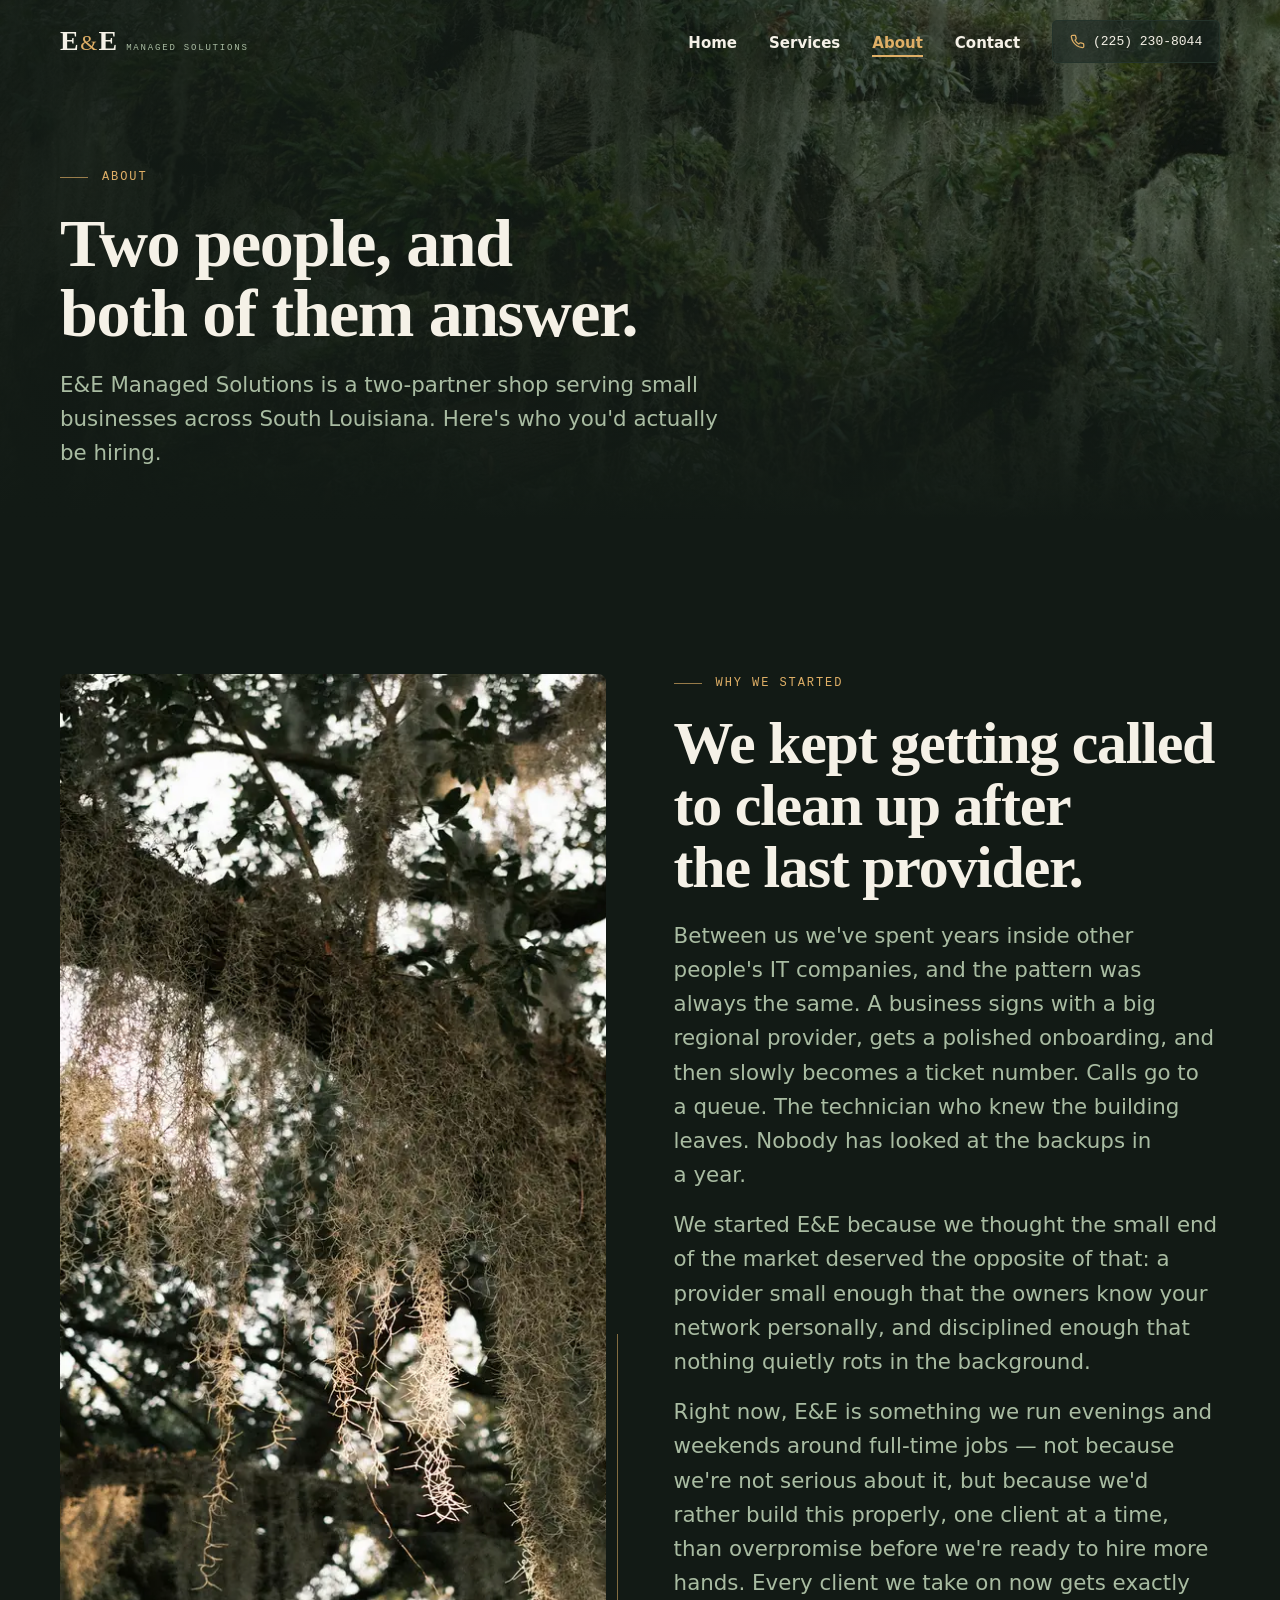
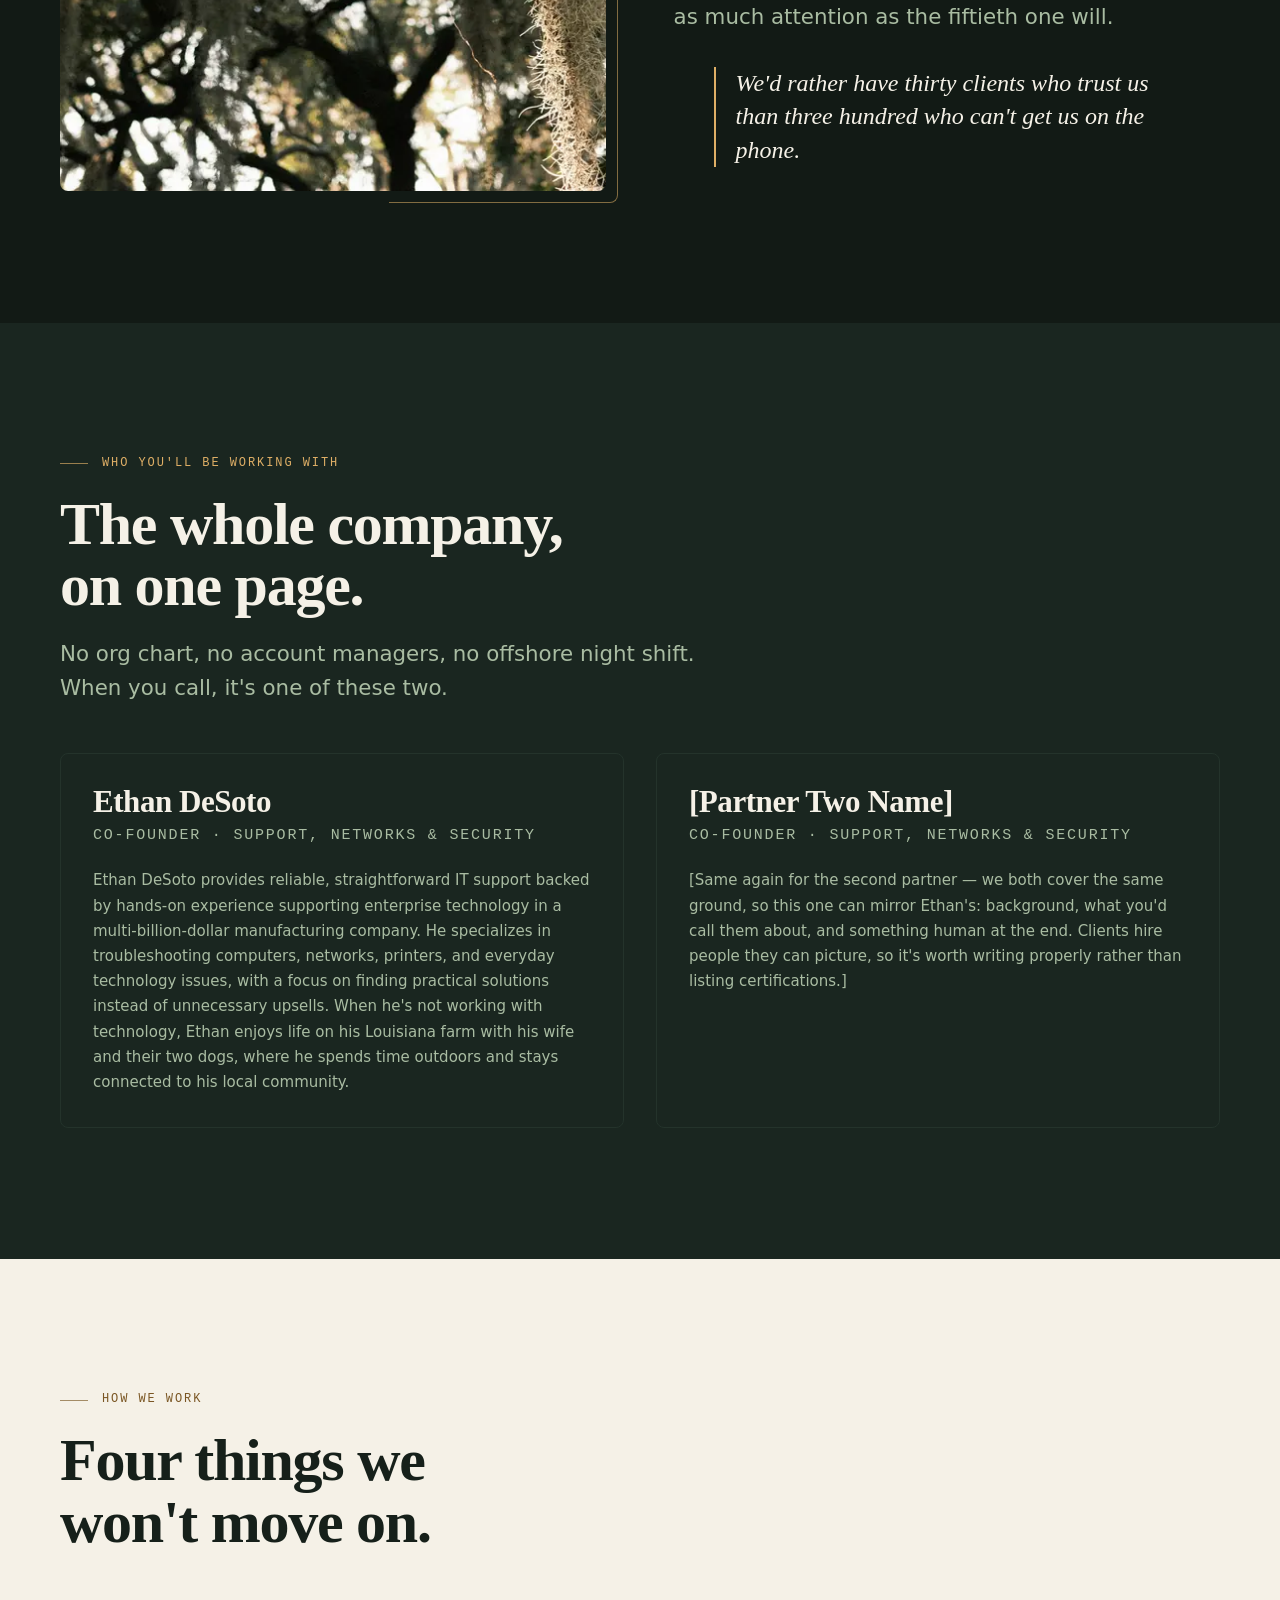
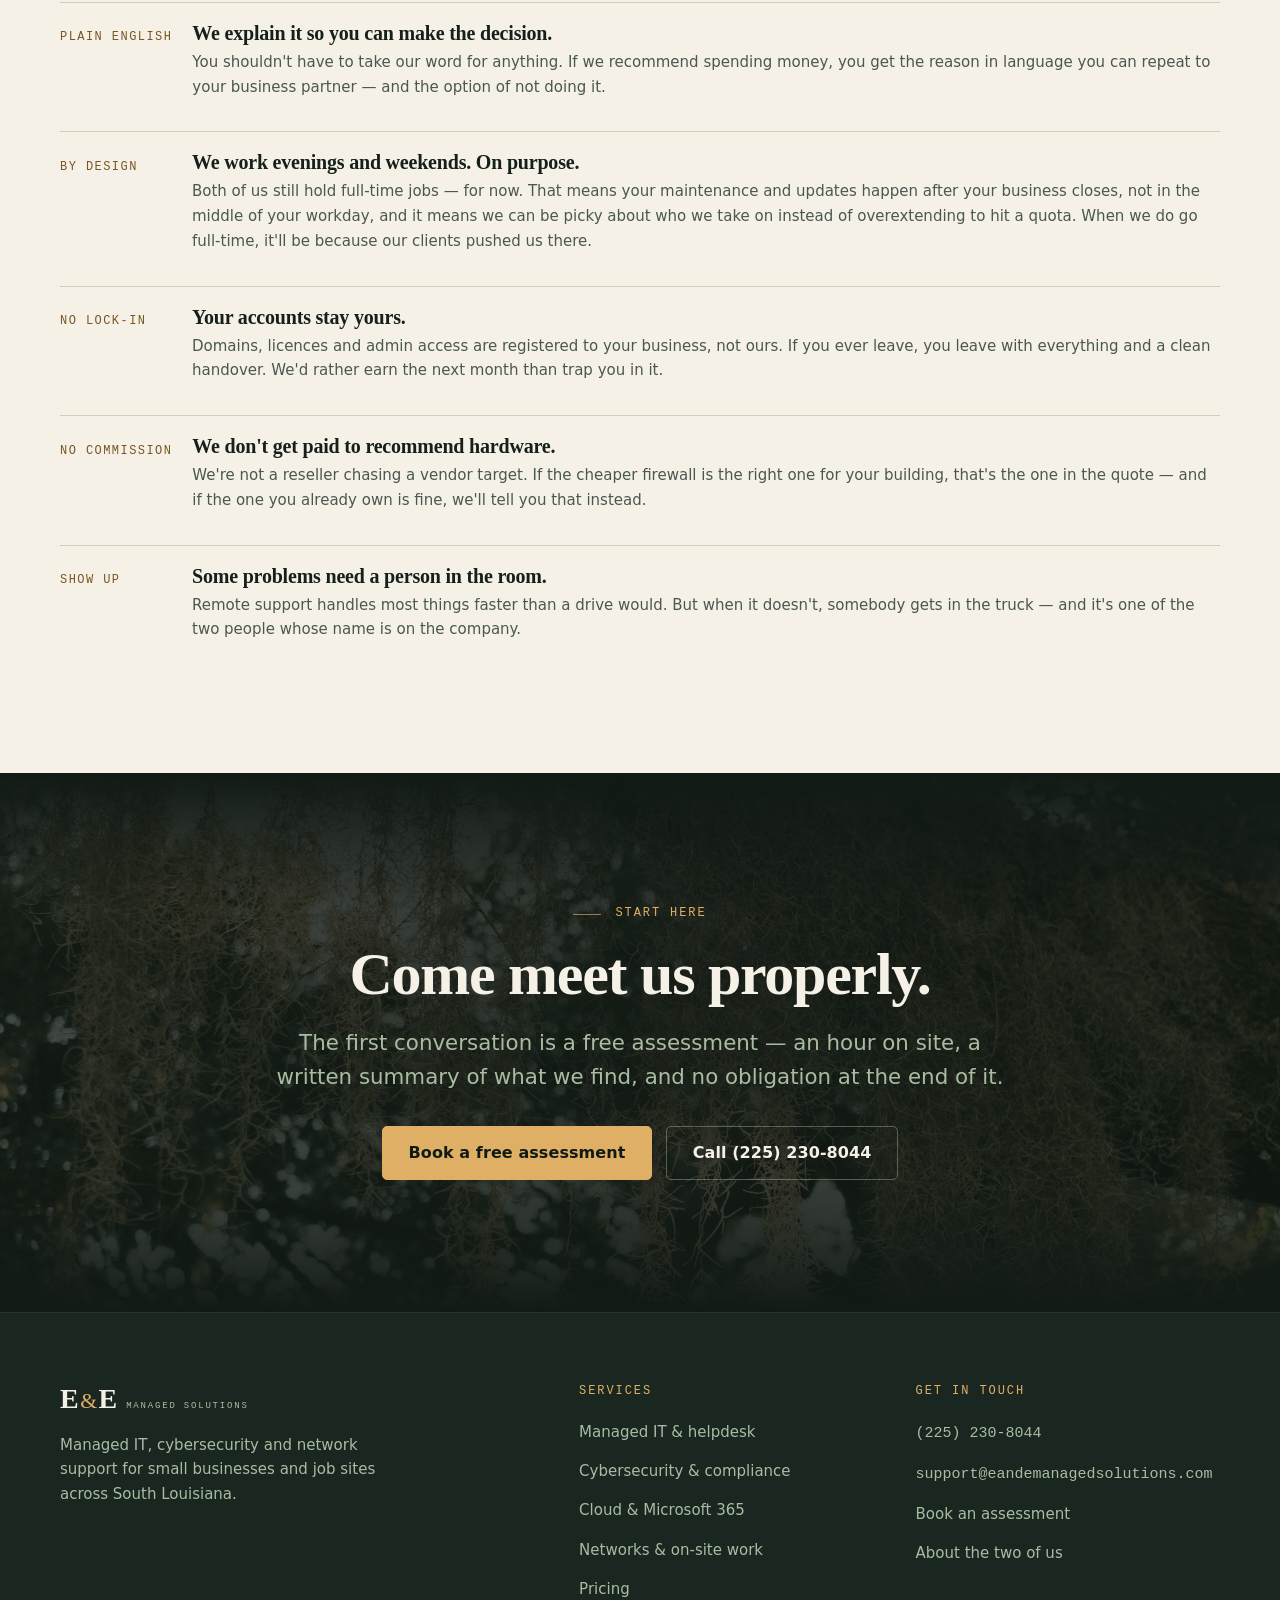
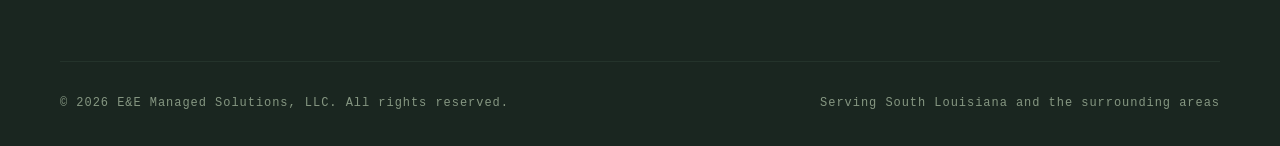
==== commit c83c2f8b: "Change contact address from admin@ to support@ Six instances across the four pages: the footer conta" ====
--- a/about.html
+++ b/about.html
@@ -267,7 +267,7 @@
         <h4>Get in touch</h4>
         <ul>
           <li><a class="footer-contact" href="tel:+12252308044">(225) 230-8044</a></li>
-          <li><a class="footer-contact" href="mailto:admin@eandemanagedsolutions.com">admin@eandemanagedsolutions.com</a></li>
+          <li><a class="footer-contact" href="mailto:support@eandemanagedsolutions.com">support@eandemanagedsolutions.com</a></li>
           <li><a href="contact.html">Book an assessment</a></li>
           <li><a href="about.html">About the two of us</a></li>
         </ul>
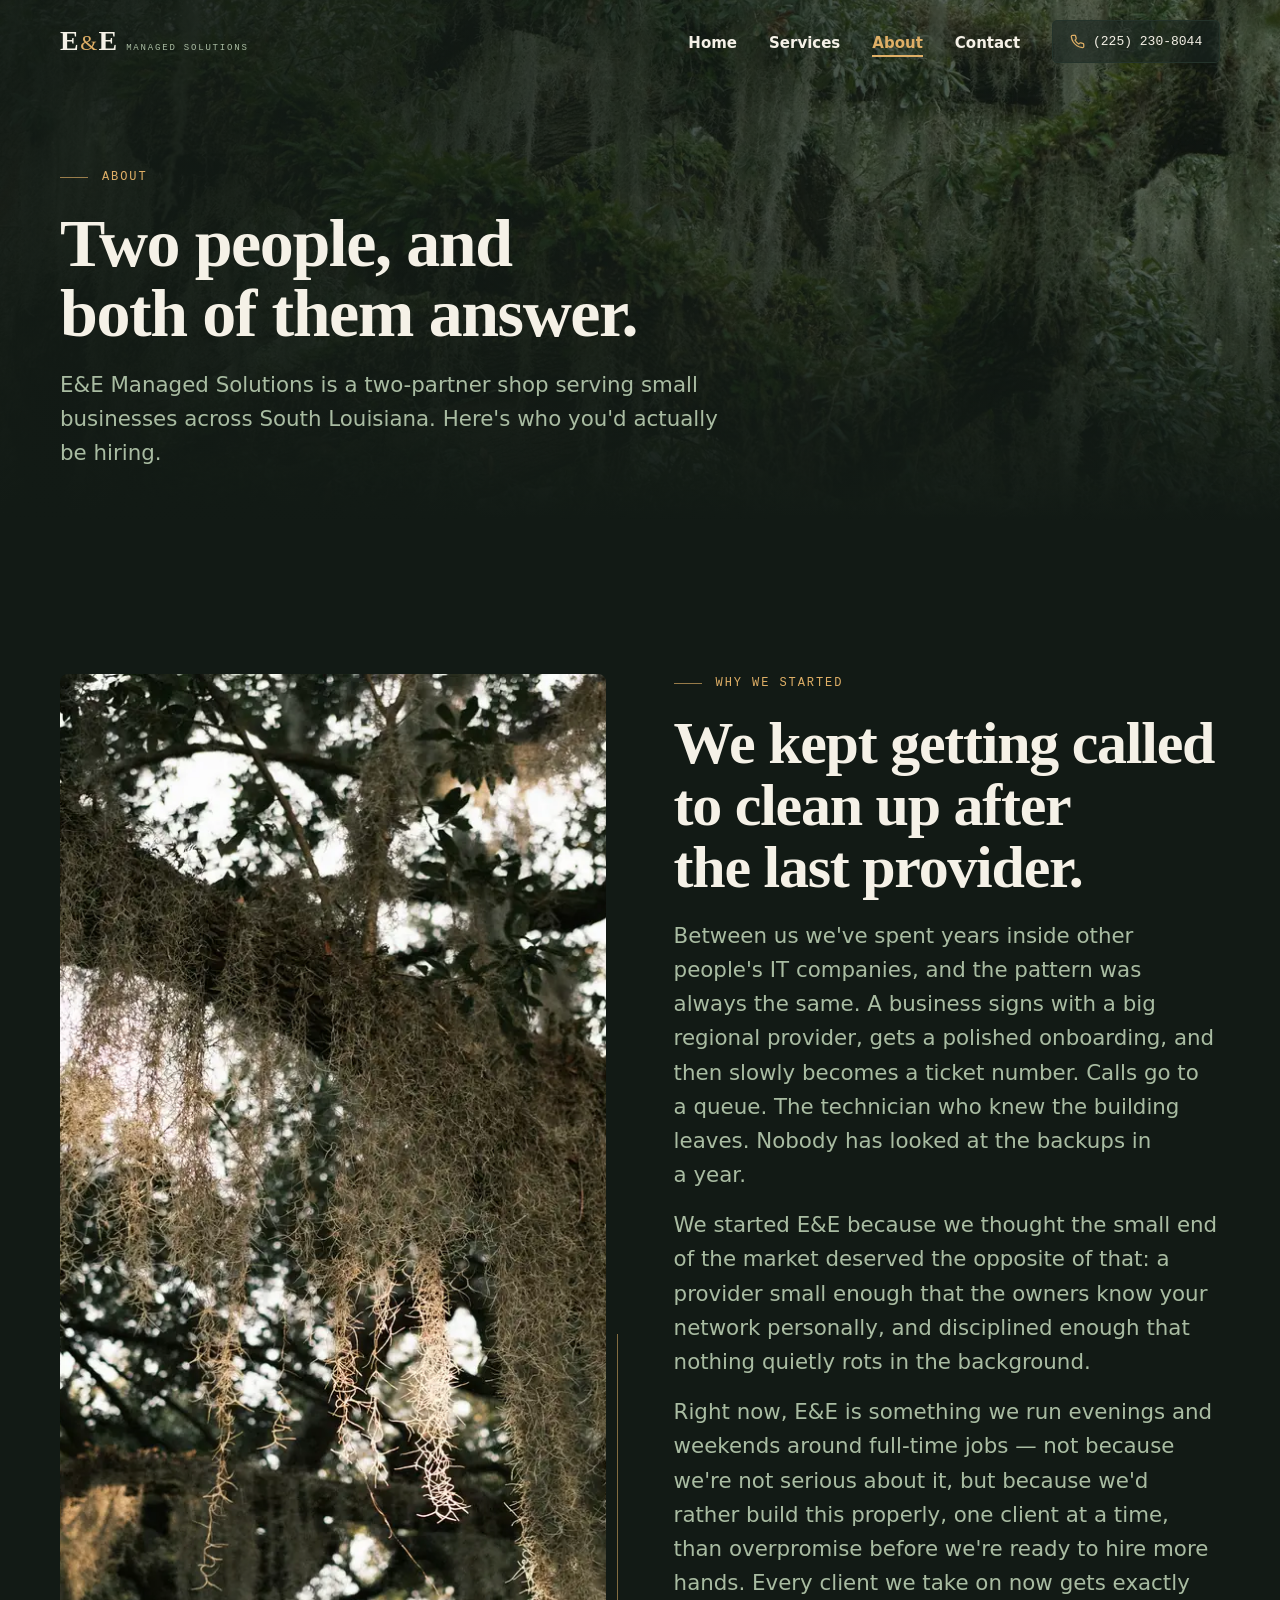
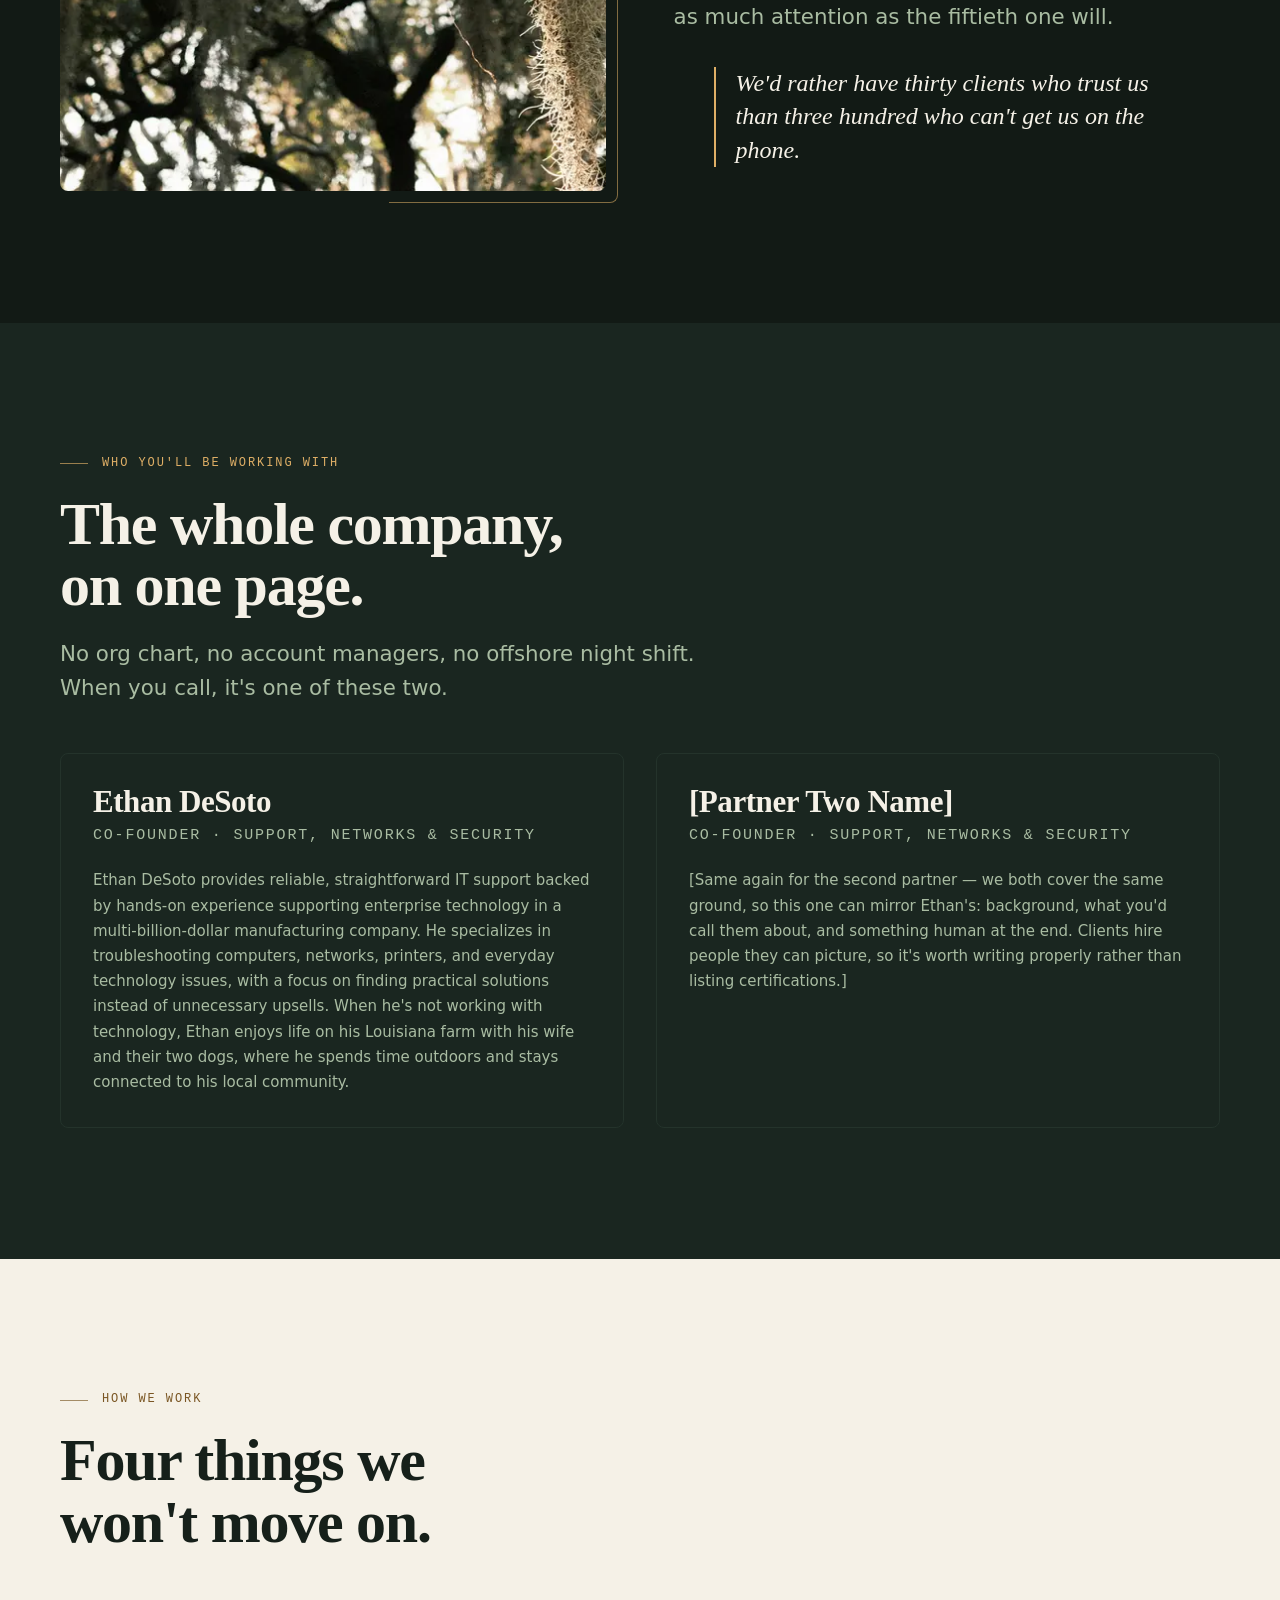
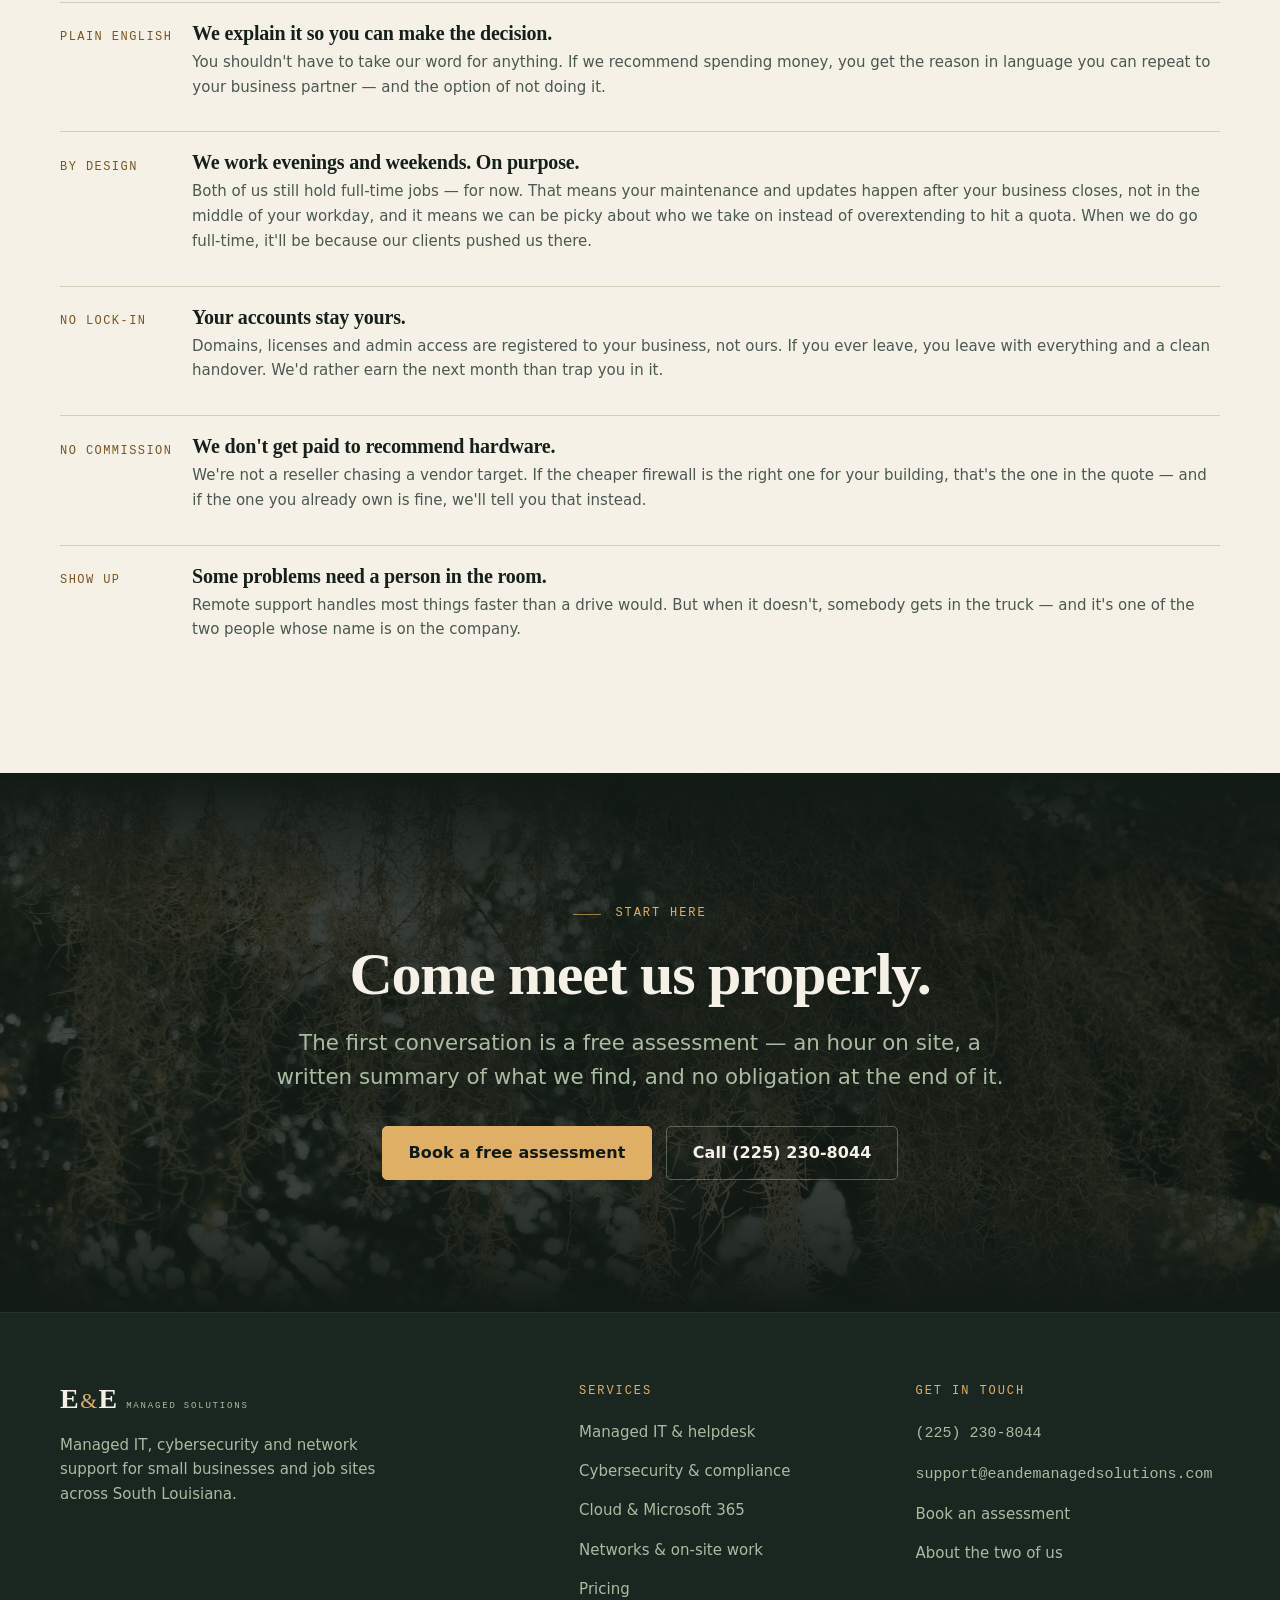
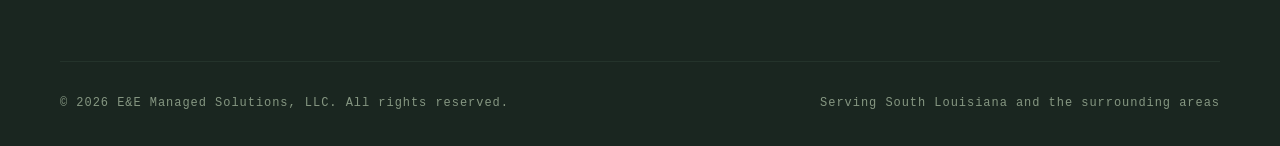
==== commit fdbdcc6f: "Drop .html from URLs, fix the mobile menu, American spellings Three changes:  - Internal links now p" ====
--- a/about.html
+++ b/about.html
@@ -5,6 +5,8 @@
 <meta name="viewport" content="width=device-width, initial-scale=1">
 <title>About — E&amp;E Managed Solutions</title>
 <meta name="description" content="E&E Managed Solutions is two partners providing IT support to small businesses across South Louisiana. No ticket queue, no account managers — you get the owners.">
+<!-- Pages are served without the .html extension; this is the address to index. -->
+<link rel="canonical" href="https://eandemanagedsolutions.com/about">
 <meta name="theme-color" content="#121A15">
 
 <link rel="icon" href="assets/img/favicon.svg" type="image/svg+xml">
@@ -19,16 +21,16 @@
 
 <header class="site-header">
   <div class="shell header-inner">
-    <a class="wordmark" href="index.html">
+    <a class="wordmark" href="./">
       <span class="wordmark-mark">E<em>&amp;</em>E</span>
       <span class="wordmark-sub">Managed Solutions</span>
     </a>
     <nav class="nav" aria-label="Main">
       <ul class="nav-links">
-        <li><a href="index.html">Home</a></li>
-        <li><a href="services.html">Services</a></li>
-        <li><a href="about.html" aria-current="page">About</a></li>
-        <li><a href="contact.html">Contact</a></li>
+        <li><a href="./">Home</a></li>
+        <li><a href="services">Services</a></li>
+        <li><a href="about" aria-current="page">About</a></li>
+        <li><a href="contact">Contact</a></li>
       </ul>
       <a class="nav-phone" href="tel:+12252308044">
         <svg viewBox="0 0 24 24" fill="none" stroke="currentColor" stroke-width="2" stroke-linecap="round" stroke-linejoin="round" aria-hidden="true"><path d="M22 16.92v3a2 2 0 0 1-2.18 2 19.79 19.79 0 0 1-8.63-3.07 19.5 19.5 0 0 1-6-6 19.79 19.79 0 0 1-3.07-8.67A2 2 0 0 1 4.11 2h3a2 2 0 0 1 2 1.72 12.84 12.84 0 0 0 .7 2.81 2 2 0 0 1-.45 2.11L8.09 9.91a16 16 0 0 0 6 6l1.27-1.27a2 2 0 0 1 2.11-.45 12.84 12.84 0 0 0 2.81.7A2 2 0 0 1 22 16.92z"/></svg>
@@ -183,7 +185,7 @@
         <div>
           <h3>Your accounts stay yours.</h3>
           <p>
-            Domains, licences and admin access are registered to your business,
+            Domains, licenses and admin access are registered to your business,
             not ours. If you ever leave, you leave with everything and a clean
             handover. We'd rather earn the next month than trap you in it.
           </p>
@@ -232,7 +234,7 @@
       summary of what we find, and no obligation at the end of it.
     </p>
     <div class="btn-row">
-      <a class="btn btn-primary" href="contact.html">Book a free assessment</a>
+      <a class="btn btn-primary" href="contact">Book a free assessment</a>
       <a class="btn btn-ghost" href="tel:+12252308044">Call (225) 230-8044</a>
     </div>
   </div>
@@ -244,7 +246,7 @@
   <div class="shell">
     <div class="footer-grid">
       <div class="footer-brand">
-        <a class="wordmark" href="index.html">
+        <a class="wordmark" href="./">
           <span class="wordmark-mark">E<em>&amp;</em>E</span>
           <span class="wordmark-sub">Managed Solutions</span>
         </a>
@@ -256,11 +258,11 @@
       <div class="footer-col">
         <h4>Services</h4>
         <ul>
-          <li><a href="services.html#managed-it">Managed IT &amp; helpdesk</a></li>
-          <li><a href="services.html#security">Cybersecurity &amp; compliance</a></li>
-          <li><a href="services.html#cloud">Cloud &amp; Microsoft 365</a></li>
-          <li><a href="services.html#networks">Networks &amp; on-site work</a></li>
-          <li><a href="services.html#pricing">Pricing</a></li>
+          <li><a href="services#managed-it">Managed IT &amp; helpdesk</a></li>
+          <li><a href="services#security">Cybersecurity &amp; compliance</a></li>
+          <li><a href="services#cloud">Cloud &amp; Microsoft 365</a></li>
+          <li><a href="services#networks">Networks &amp; on-site work</a></li>
+          <li><a href="services#pricing">Pricing</a></li>
         </ul>
       </div>
       <div class="footer-col">
@@ -268,8 +270,8 @@
         <ul>
           <li><a class="footer-contact" href="tel:+12252308044">(225) 230-8044</a></li>
           <li><a class="footer-contact" href="mailto:support@eandemanagedsolutions.com">support@eandemanagedsolutions.com</a></li>
-          <li><a href="contact.html">Book an assessment</a></li>
-          <li><a href="about.html">About the two of us</a></li>
+          <li><a href="contact">Book an assessment</a></li>
+          <li><a href="about">About the two of us</a></li>
         </ul>
       </div>
     </div>
--- a/assets/css/style.css
+++ b/assets/css/style.css
@@ -4,7 +4,7 @@
    Design direction: "Under the canopy."
 
    Every managed-services site in the category is navy blue. This one is built
-   from the colours of a live oak at dusk -- deep green-black shade, warm bark,
+   from the colors of a live oak at dusk -- deep green-black shade, warm bark,
    and the gold of backlit Spanish moss. The page alternates between SHADE
    (dark, atmospheric, persuasive) and CLEARING (light linen, informational),
    the rhythm of walking a live oak alley.
@@ -20,7 +20,7 @@
    ========================================================================== */
 
 :root {
-  /* --- Colour: the canopy ------------------------------------------------ */
+  /* --- Color: the canopy ------------------------------------------------ */
   --shade:        #121A15;  /* deepest canopy shade -- the page ground       */
   --understory:   #1A2620;  /* raised surface on dark                        */
   --thicket:      #24332B;  /* borders + hover surfaces on dark              */
@@ -29,7 +29,7 @@
   --lantern-ink:  #7A5623;  /* the same gold, dark enough     5.9:1 on linen */
   --bark:         #6E5238;  /* warm brown, used sparingly                    */
 
-  /* --- Colour: the clearing --------------------------------------------- */
+  /* --- Color: the clearing --------------------------------------------- */
   --linen:        #F5F1E7;  /* light section ground                          */
   --linen-dim:    #EAE4D5;  /* alt surface within light sections             */
   --ink:          #16201A;  /* text on linen                 14.8:1 on linen */
@@ -37,6 +37,7 @@
   --rule:         #D5CDBA;  /* hairline on linen                             */
 
   --danger:       #B3402F;
+  --ok:           #2F5A3E;  /* confirmation text              7.0:1 on linen */
 
   /* --- Type -------------------------------------------------------------- */
   --display: "Fraunces", "Iowan Old Style", Georgia, serif;
@@ -176,7 +177,7 @@
 .section { padding-block: var(--s-section); position: relative; }
 
 /* The two grounds. Every section declares which world it lives in, and the
-   text colours follow from that -- no per-element overrides needed. */
+   text colors follow from that -- no per-element overrides needed. */
 .shade {
   background: var(--shade);
   color: var(--linen);
@@ -698,11 +699,11 @@
 
 .split-media.is-wide img { aspect-ratio: 3 / 2; }
 
-/* Where the copy column runs long (the About story), a centred 4:5 image floats
+/* Where the copy column runs long (the About story), a centered 4:5 image floats
    in the middle of the row with dead space above and below it. is-fill takes
    the image out of flow and lets it fill the full height of the row instead, so
    the two columns start and end together. Below the split breakpoint the
-   columns stack and it reverts to the normal aspect-ratio behaviour. */
+   columns stack and it reverts to the normal aspect-ratio behavior. */
 @media (min-width: 881px) {
   .split-media.is-fill { align-self: stretch; }
   .split-media.is-fill picture { display: block; height: 100%; }
@@ -989,6 +990,39 @@
   color: var(--ink-soft);
 }
 
+/* Honeypot -- off-screen rather than display:none, which some bots detect. */
+.hp {
+  position: absolute;
+  width: 1px; height: 1px;
+  margin: -1px;
+  padding: 0;
+  overflow: hidden;
+  clip: rect(0 0 0 0);
+  clip-path: inset(50%);
+  white-space: nowrap;
+}
+
+/* Reply from the form backend, shown under the submit button. */
+.form-status {
+  margin-top: var(--s-3);
+  padding: 0.75rem 0.95rem;
+  border: 1px solid var(--rule);
+  border-left-width: 3px;
+  border-radius: var(--r-md);
+  background: var(--linen-dim);
+  font-size: var(--t-small);
+  line-height: 1.55;
+  max-width: 52ch;
+}
+
+.form-status.is-ok    { border-left-color: var(--ok);     color: var(--ok); }
+.form-status.is-error { border-left-color: var(--danger); color: var(--danger); }
+
+.btn[disabled] {
+  opacity: 0.6;
+  cursor: progress;
+}
+
 /* Aside panel on the contact page */
 .contact-aside {
   padding: var(--s-4);
@@ -1304,11 +1338,26 @@
 
   .nav-links.is-open { transform: none; }
 
+  /* Each choice has to be a block that fills the panel. Left inline, the
+     anchor's tap area is only as wide and tall as its own text, so the row
+     you can see is much bigger than the row that actually responds -- taps
+     land just off the word and do nothing. */
+  .nav-links li { display: block; width: 100%; }
+
   .nav-links a {
-    padding-block: var(--s-3);
+    display: flex;
+    align-items: center;
+    min-height: 3.5rem;       /* comfortably past the 44px thumb minimum */
+    padding-block: var(--s-2);
     border-bottom: 1px solid var(--thicket);
     font-size: 1.15rem;
+    -webkit-tap-highlight-color: rgba(223, 175, 102, 0.18);
   }
+
+  .nav-links li:last-child a { border-bottom: 0; }
+
+  /* Confirms the tap landed, on touch where there is no hover. */
+  .nav-links a:active { color: var(--lantern); }
 
   .nav-links a::after { display: none; }
 
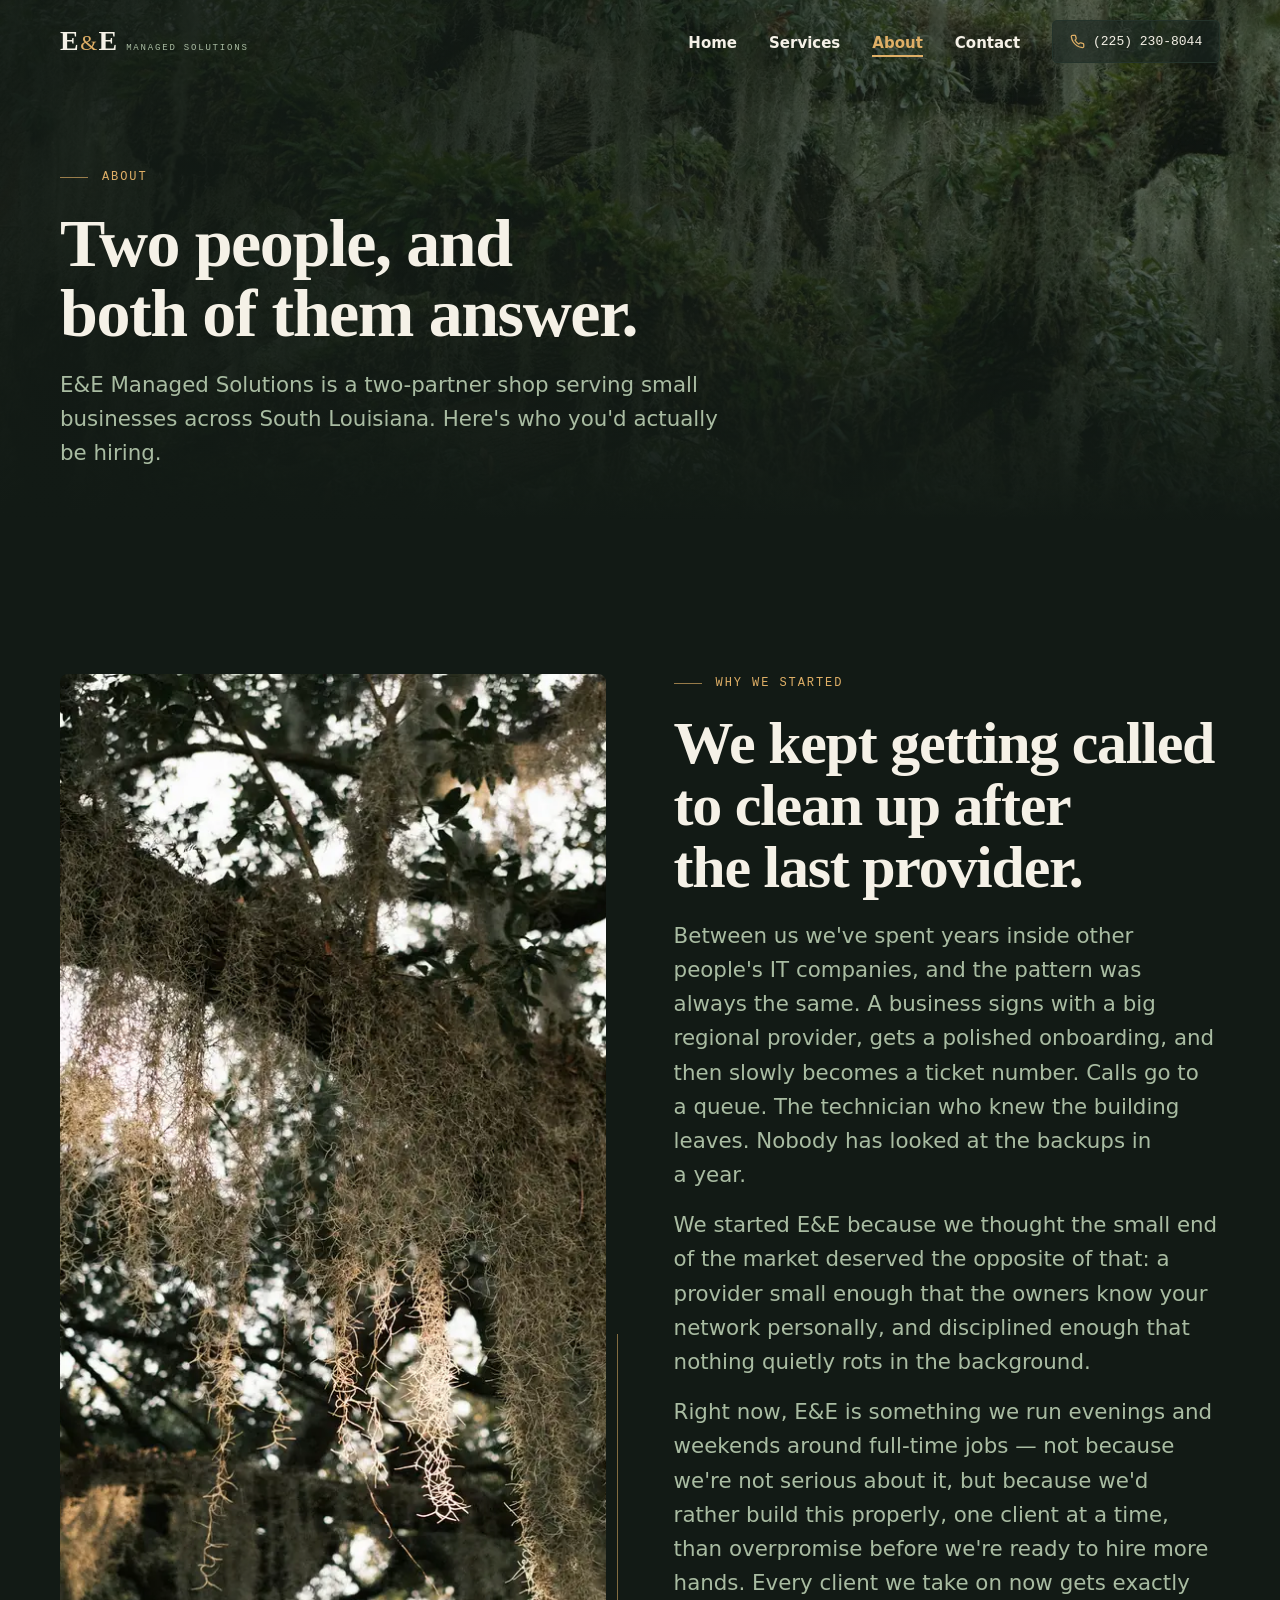
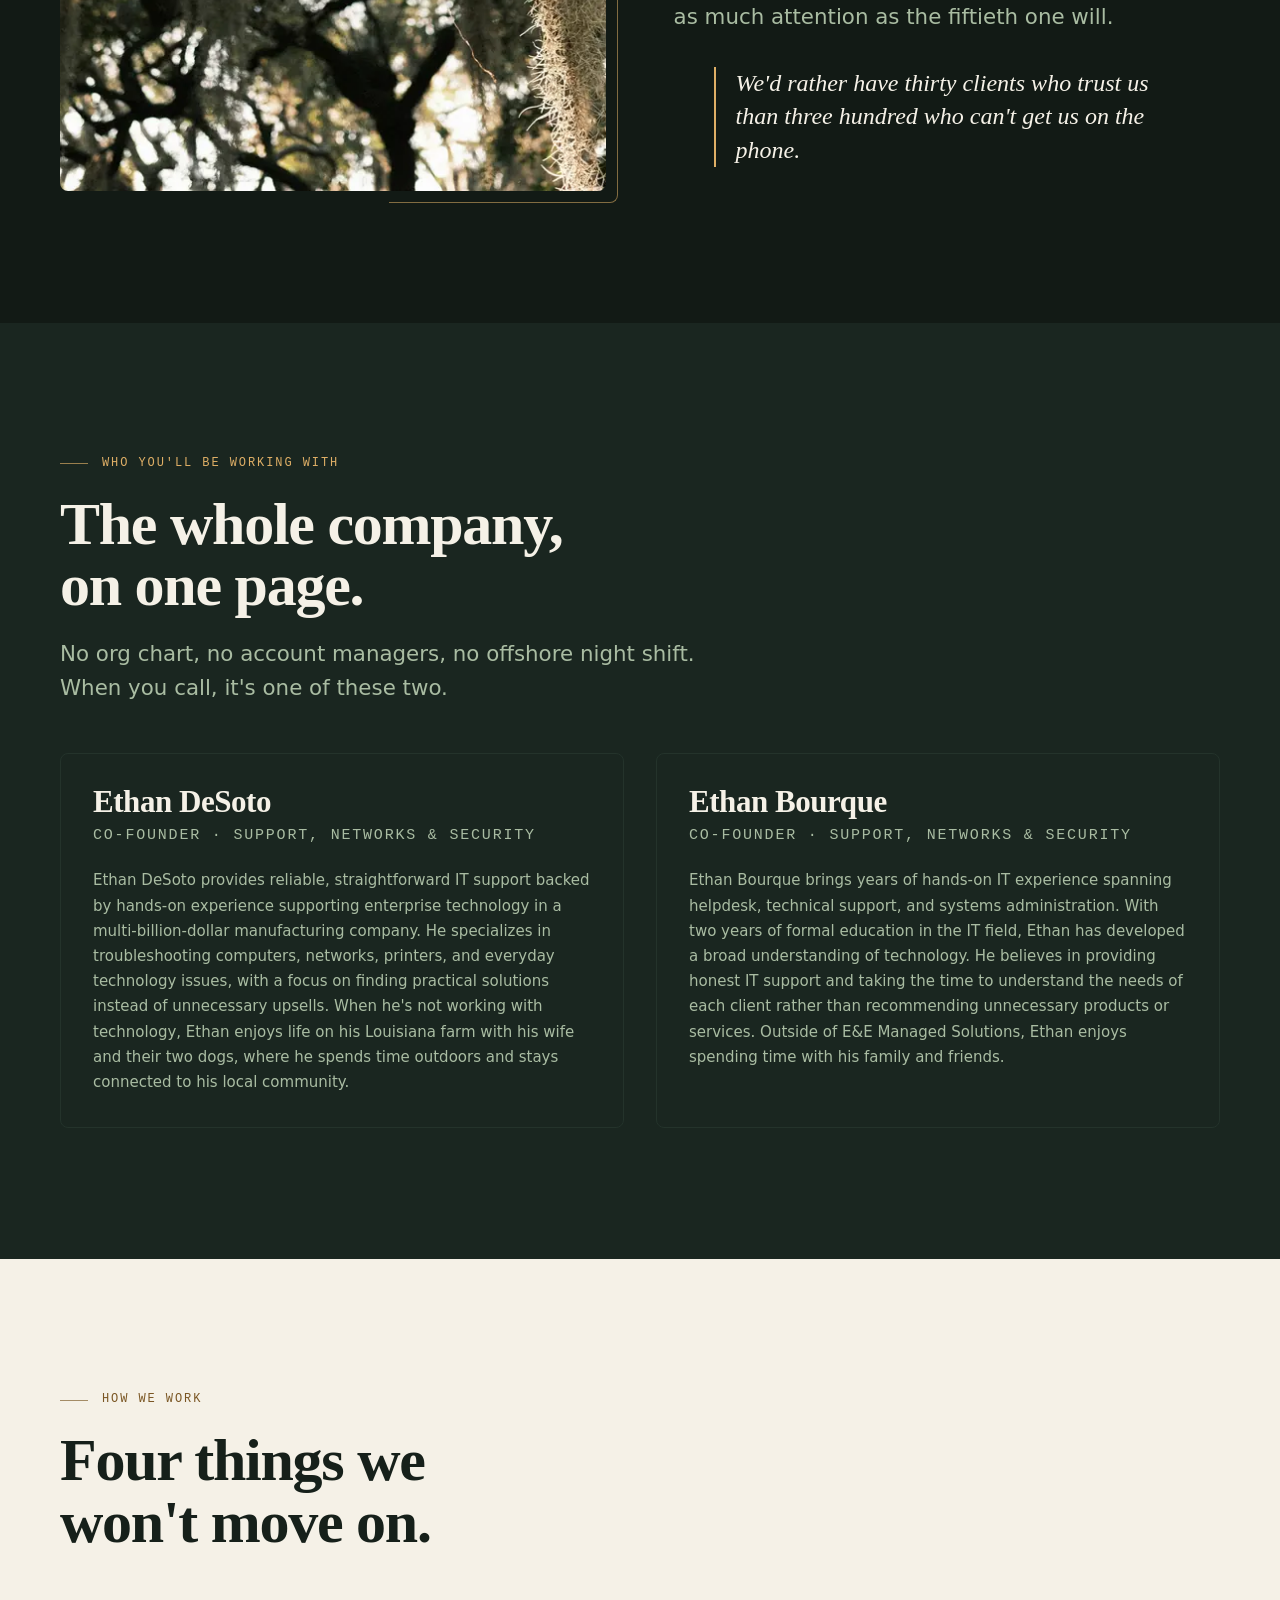
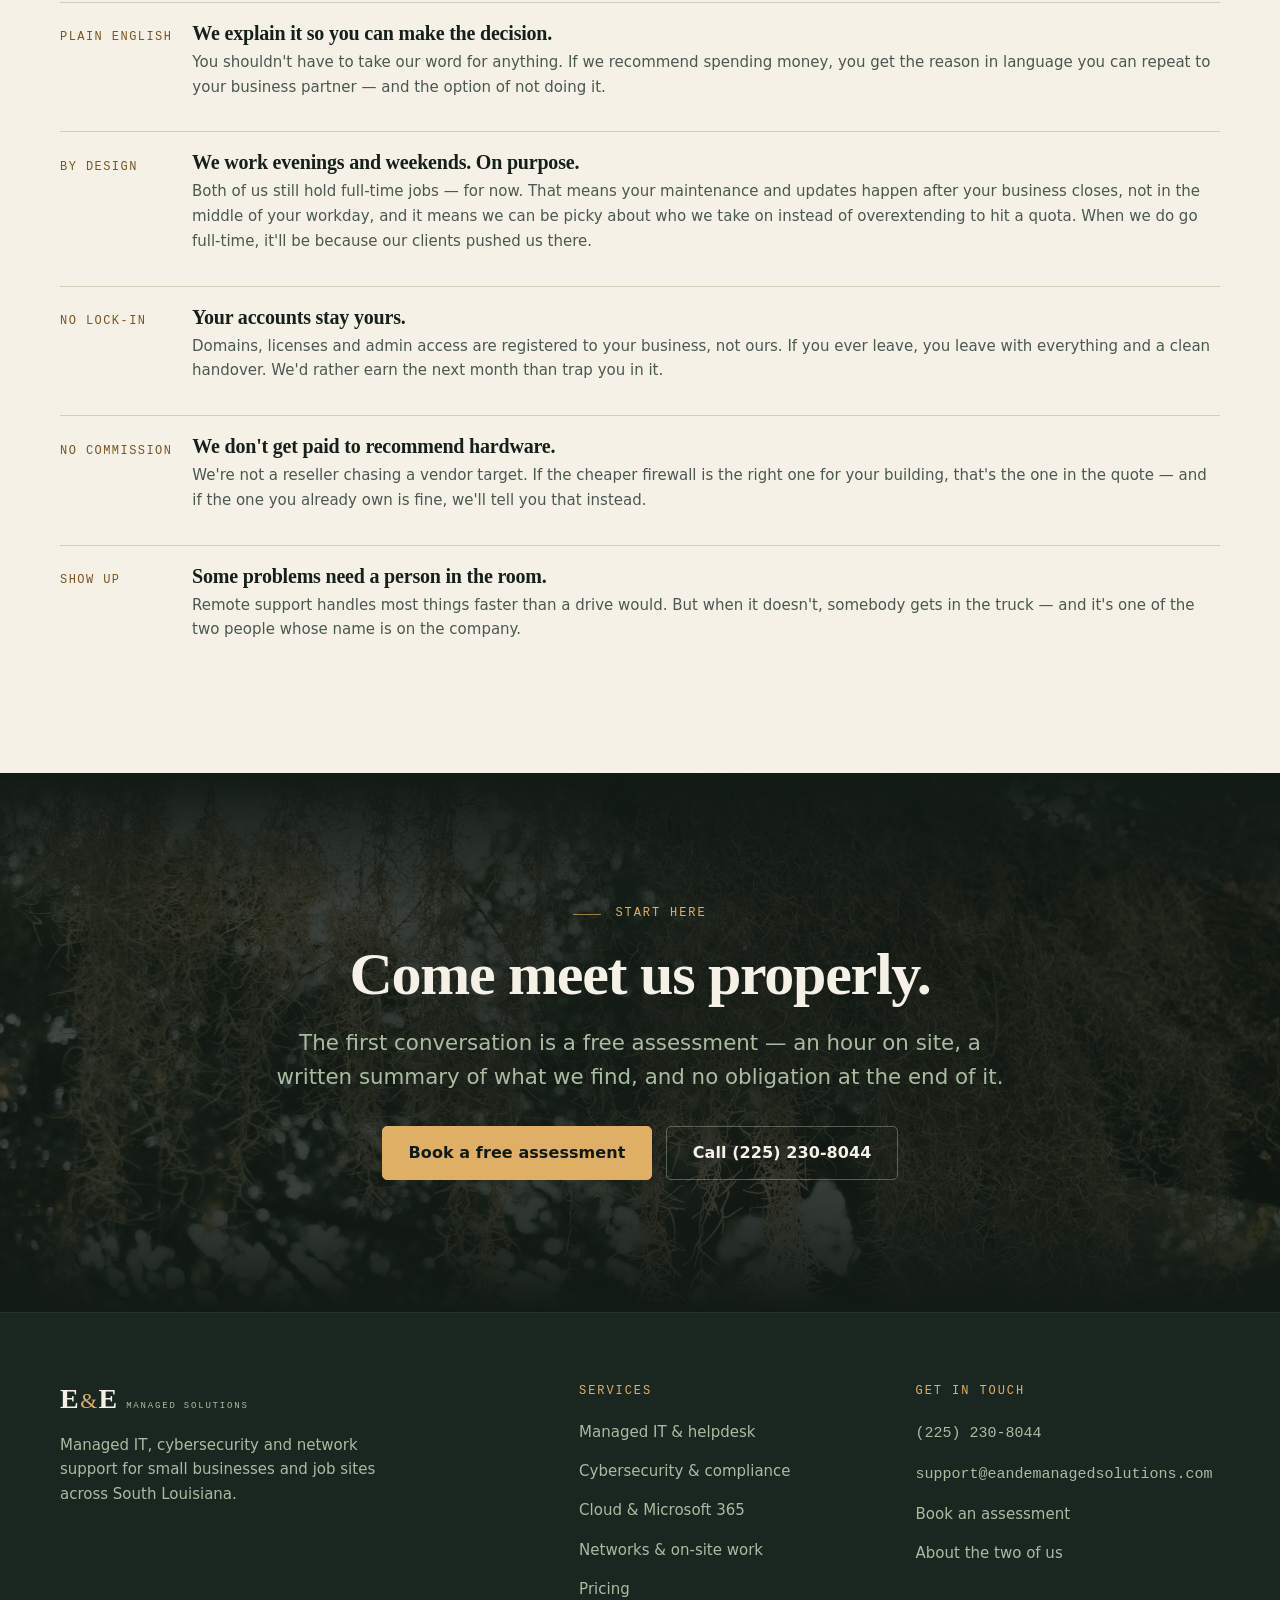
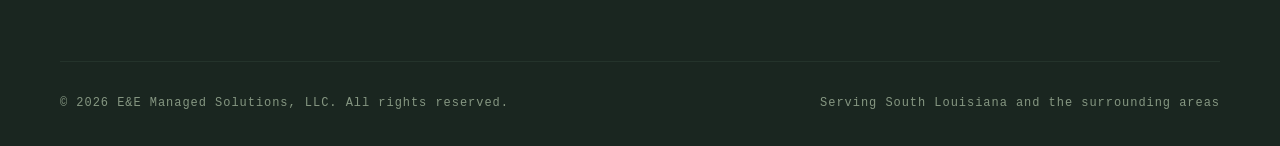
==== commit 164c5777: "Tighten hero, services and security copy; add Ethan Bourque bio Round-two copy edits:  - index.html:" ====
--- a/about.html
+++ b/about.html
@@ -132,13 +132,16 @@
       </article>
 
       <article class="partner reveal">
-        <h3 class="partner-name">[Partner Two Name]</h3>
+        <h3 class="partner-name">Ethan Bourque</h3>
         <p class="partner-role">Co-founder &middot; Support, networks &amp; security</p>
         <p>
-          [Same again for the second partner — we both cover the same ground, so
-          this one can mirror Ethan's: background, what you'd call them about,
-          and something human at the end. Clients hire people they can picture,
-          so it's worth writing properly rather than listing certifications.]
+          Ethan Bourque brings years of hands-on IT experience spanning helpdesk,
+          technical support, and systems administration. With two years of formal
+          education in the IT field, Ethan has developed a broad understanding of
+          technology. He believes in providing honest IT support and taking the
+          time to understand the needs of each client rather than recommending
+          unnecessary products or services. Outside of E&amp;E Managed Solutions,
+          Ethan enjoys spending time with his family and friends.
         </p>
       </article>
     </div>
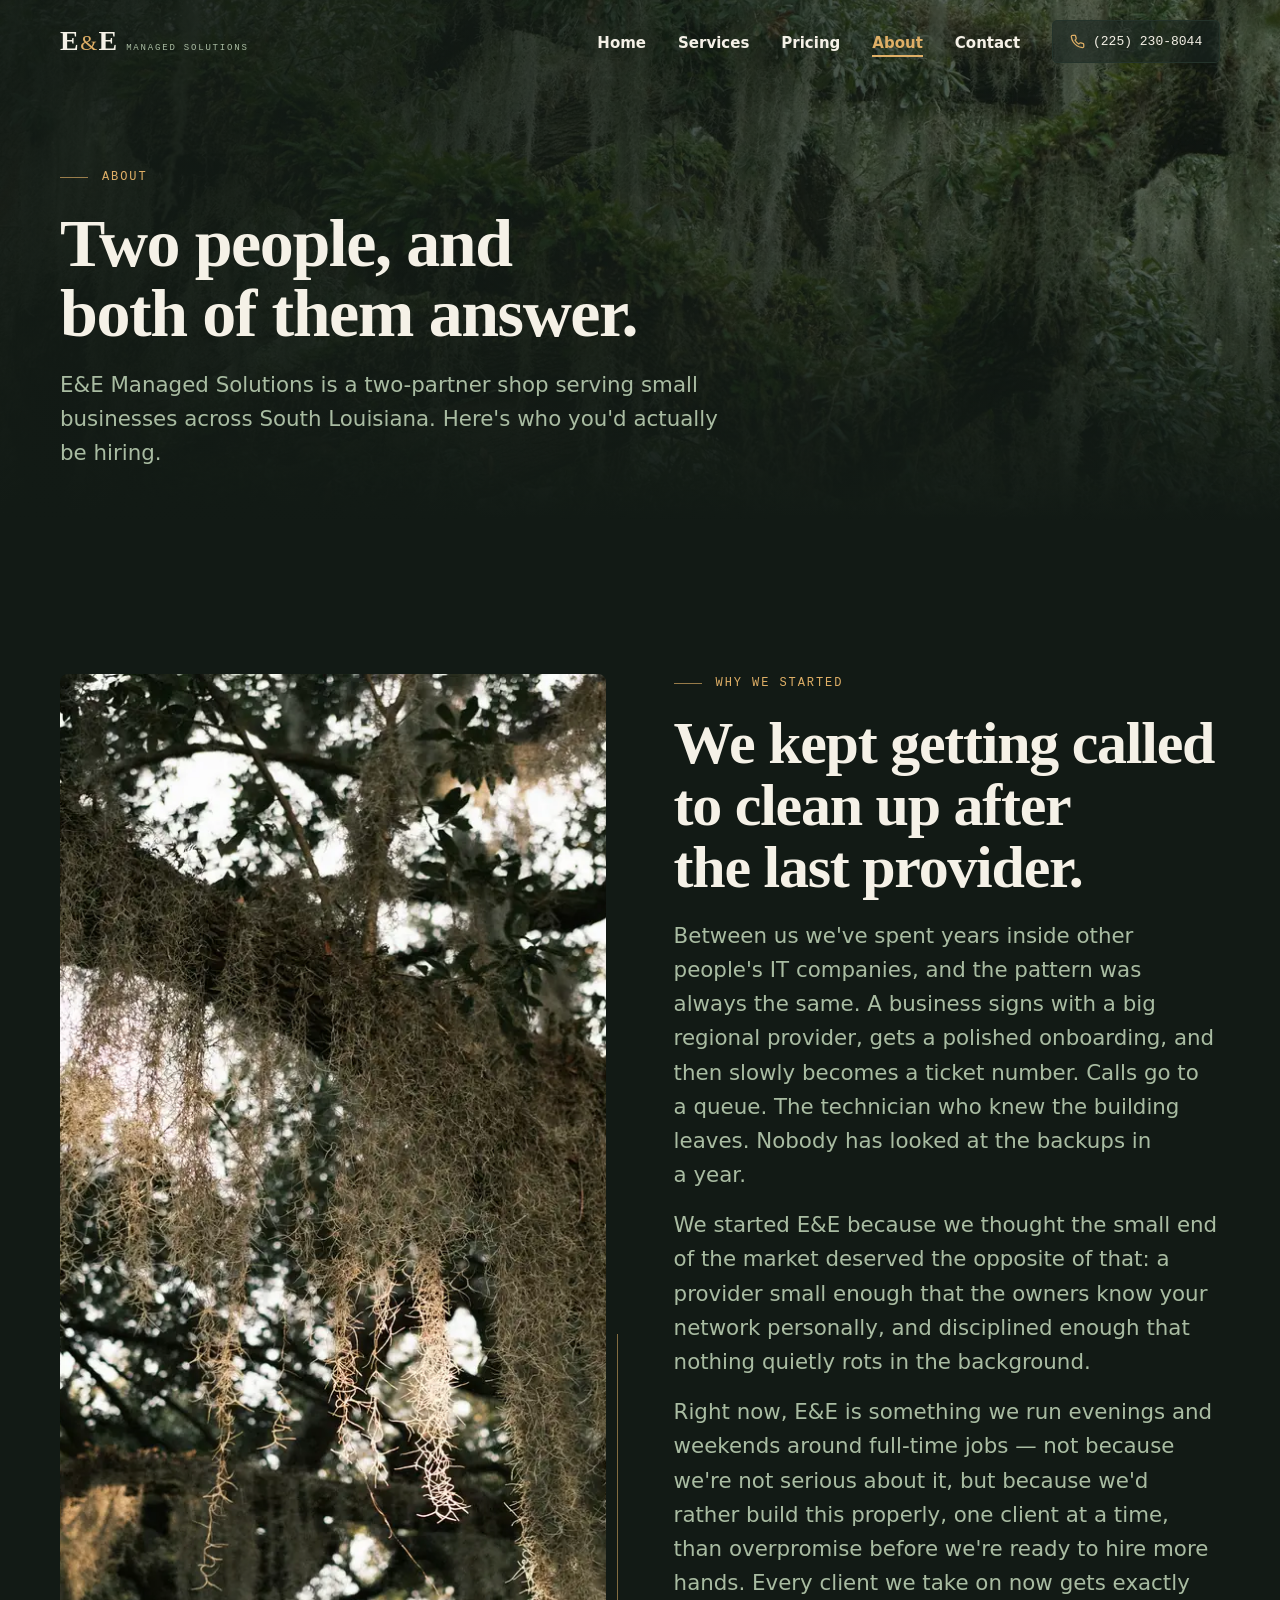
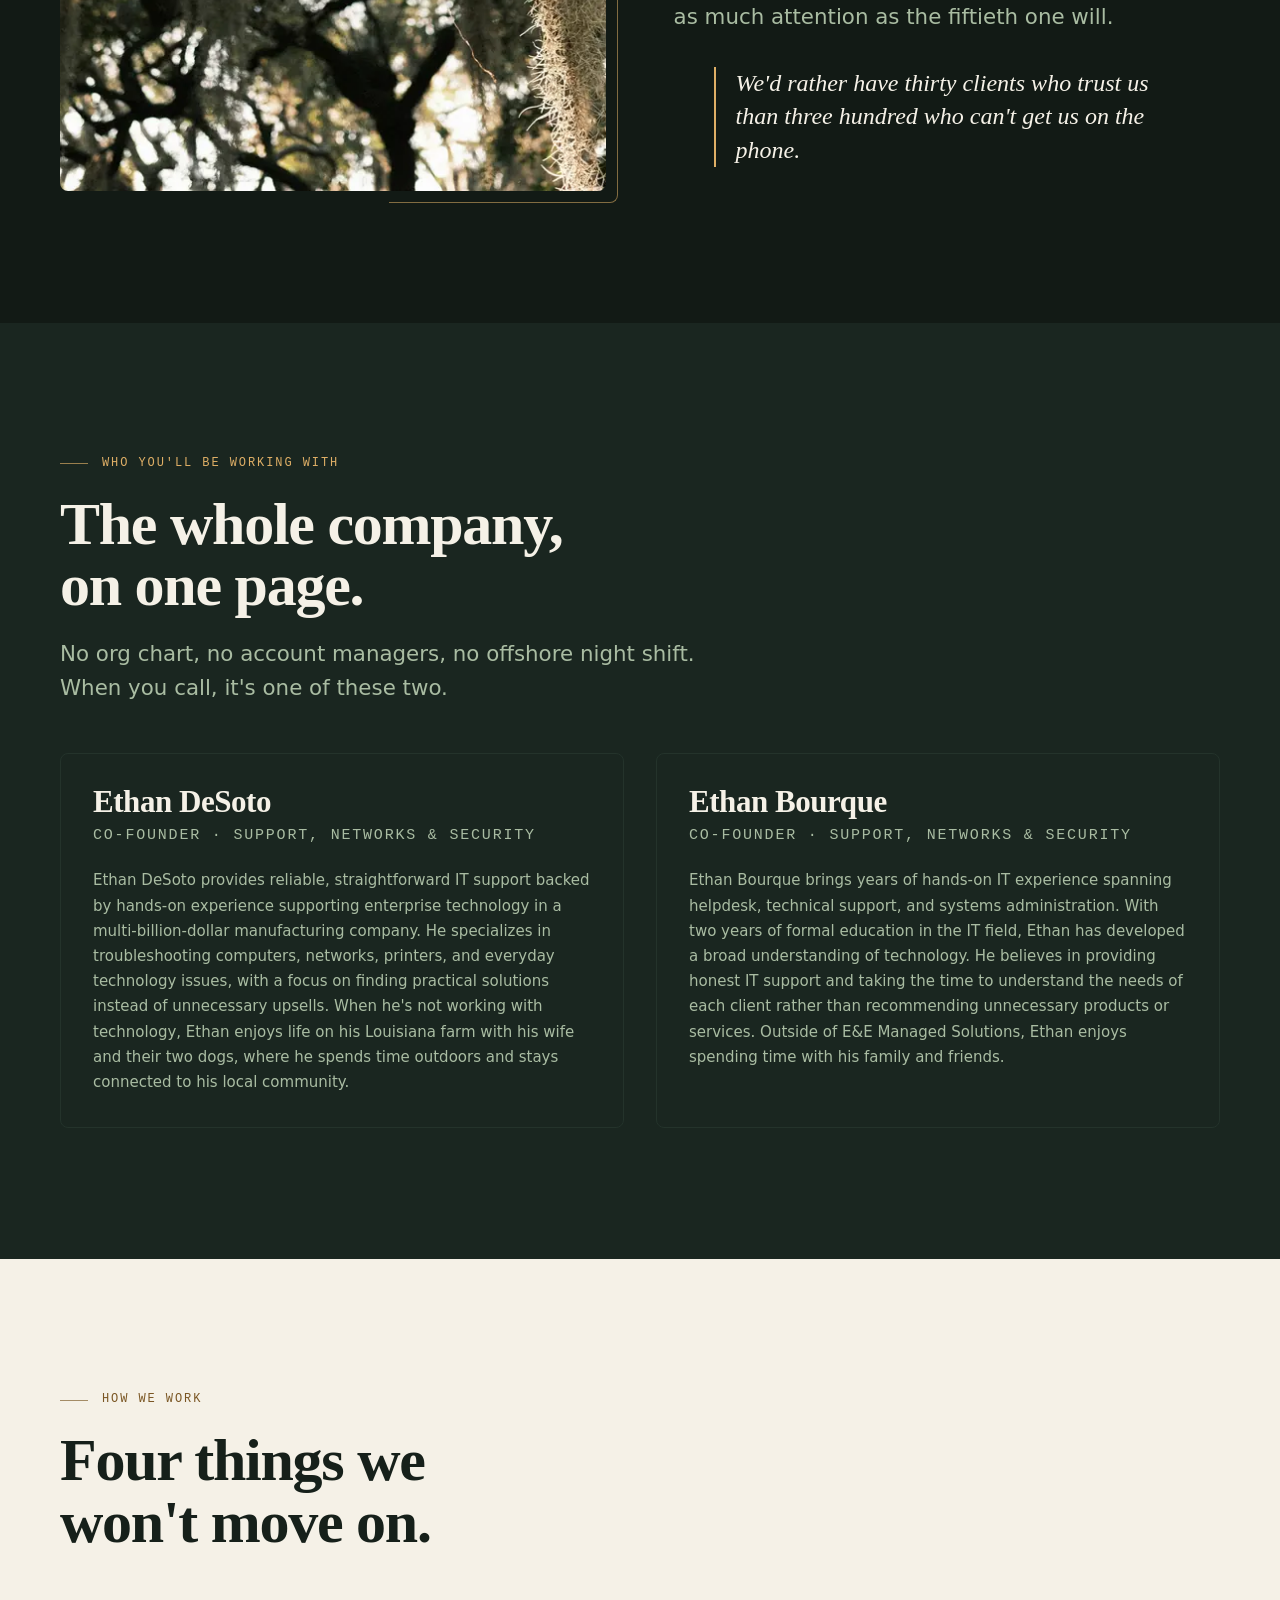
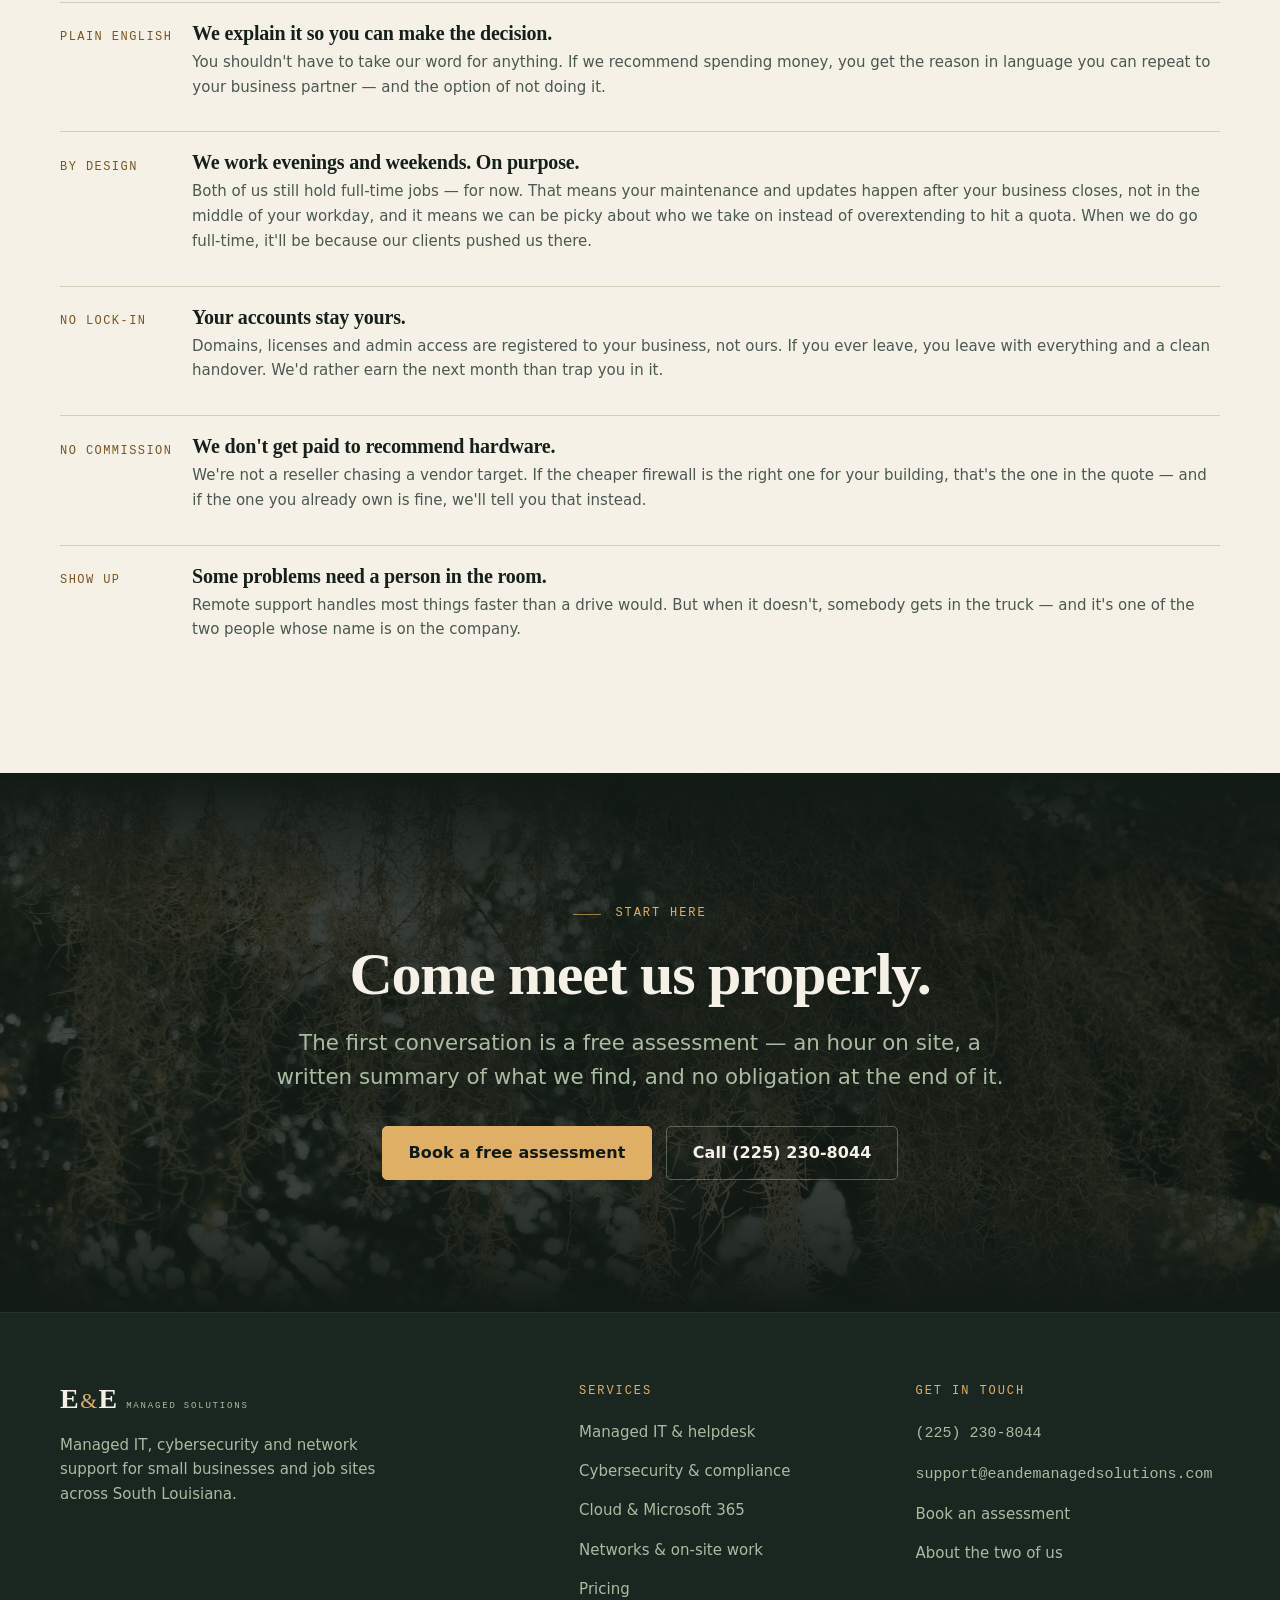
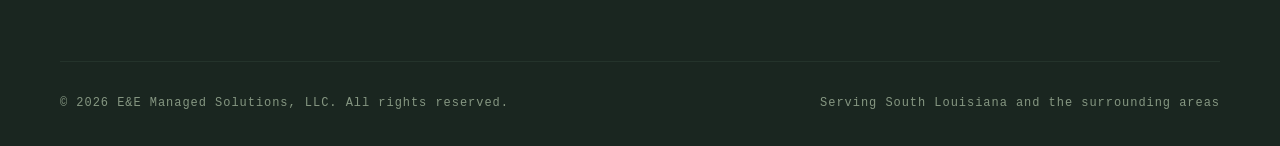
==== commit 0a0b8797: "Unify hourly pricing to $100/hr with half-hour minimum, add Pricing nav link Remote and on-site supp" ====
--- a/about.html
+++ b/about.html
@@ -29,6 +29,7 @@
       <ul class="nav-links">
         <li><a href="./">Home</a></li>
         <li><a href="services">Services</a></li>
+        <li><a href="services#pricing">Pricing</a></li>
         <li><a href="about" aria-current="page">About</a></li>
         <li><a href="contact">Contact</a></li>
       </ul>
